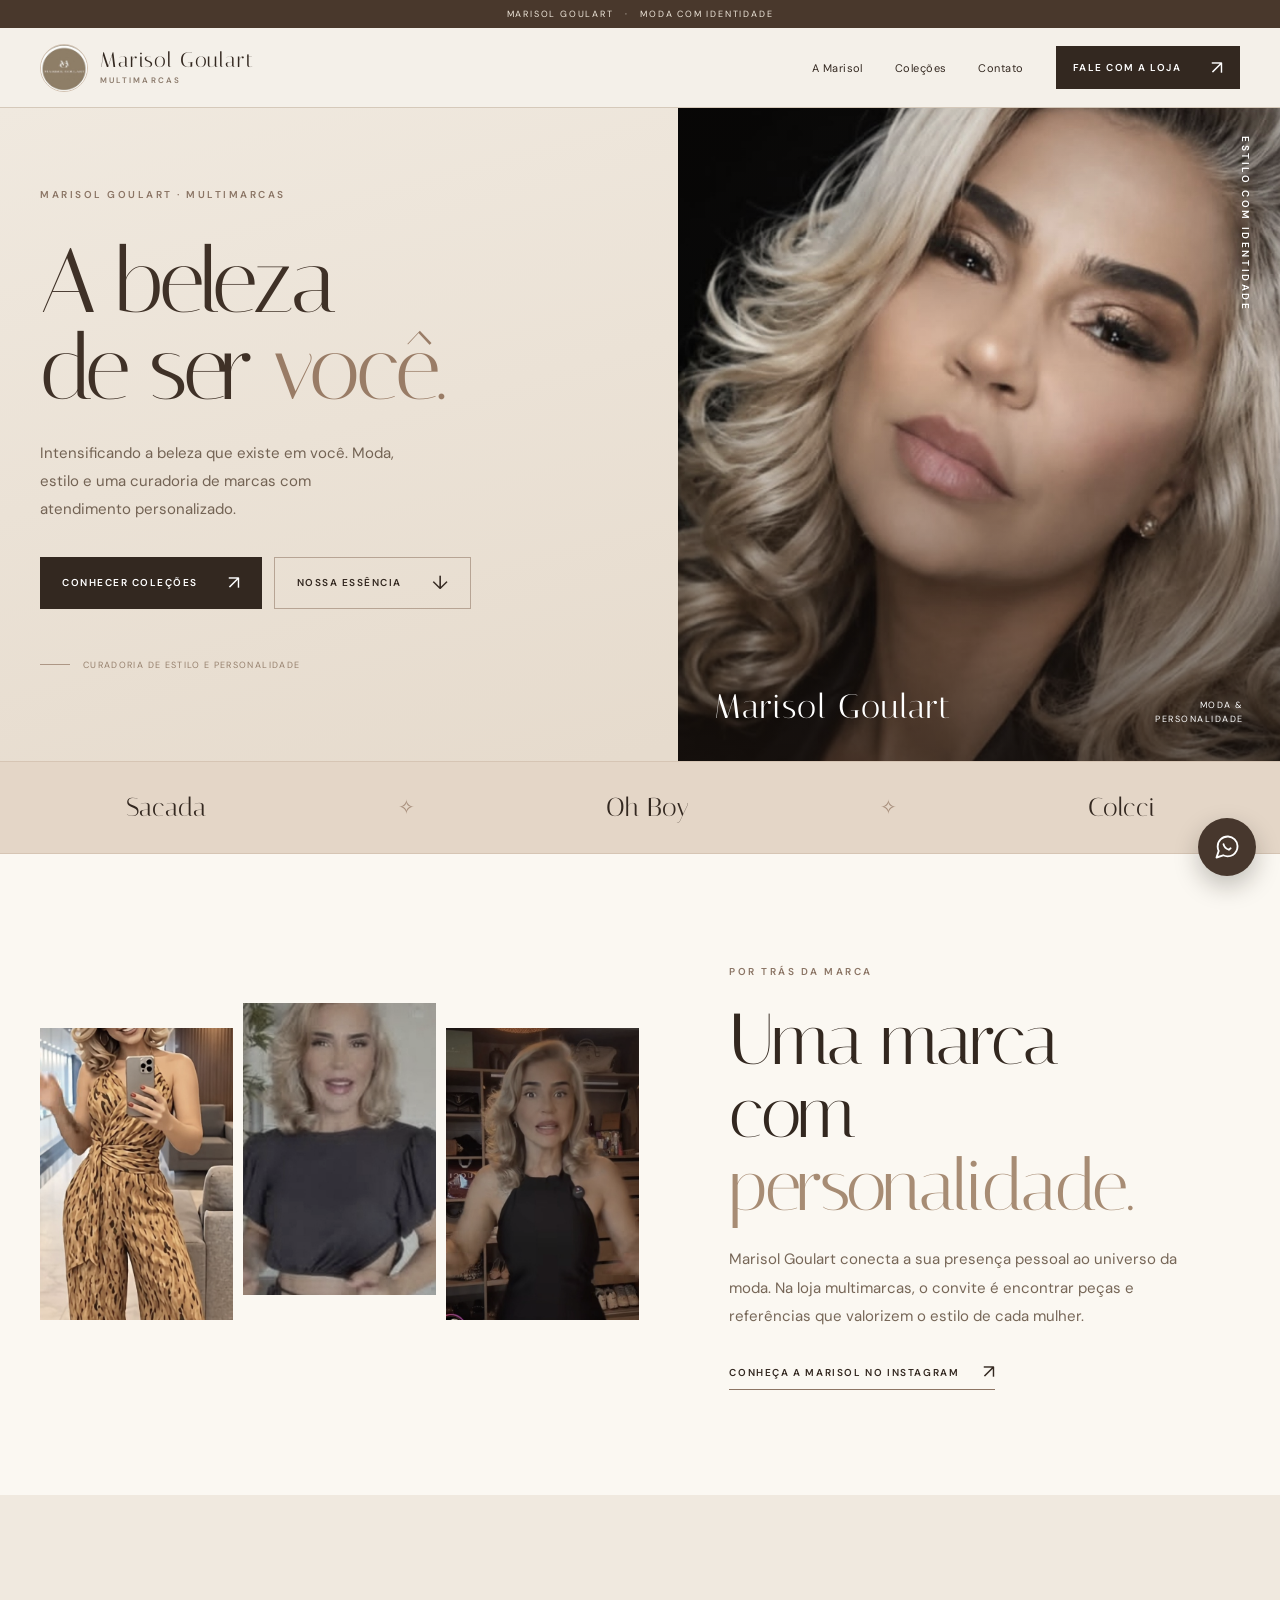
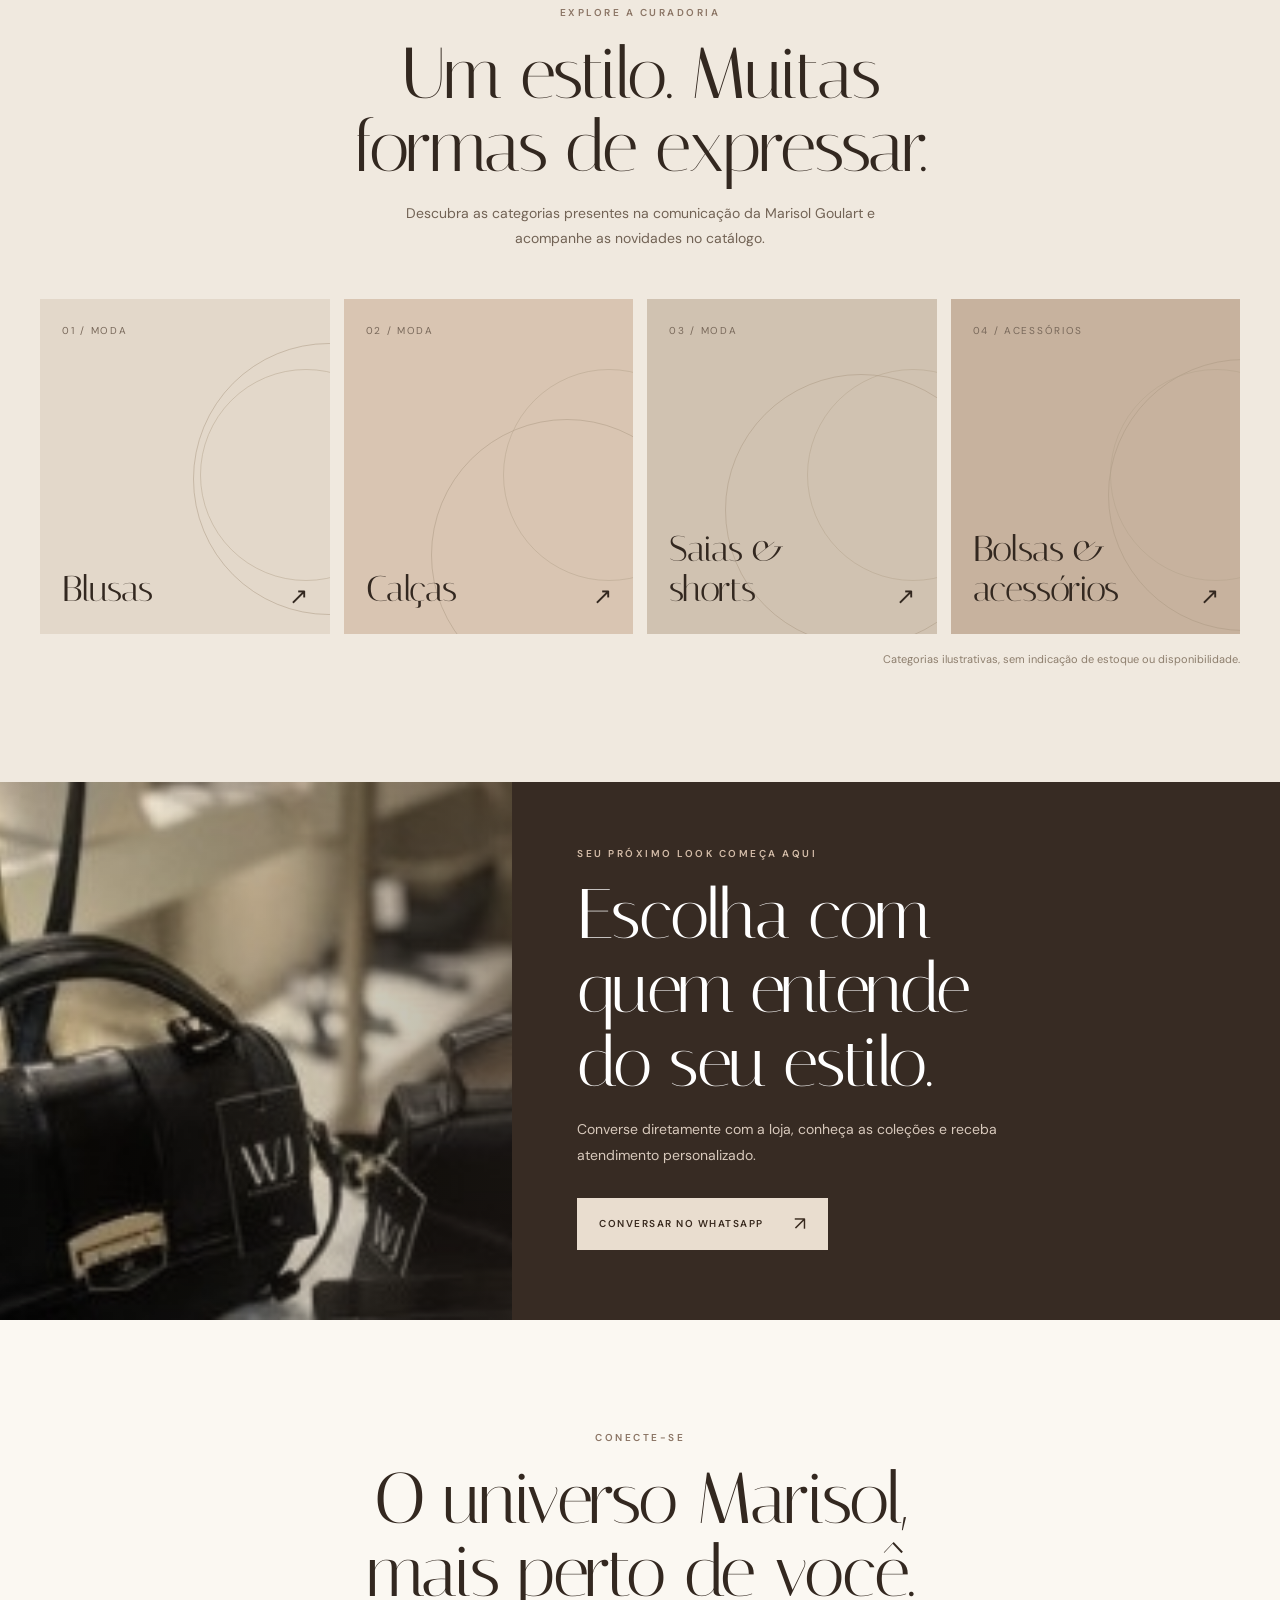
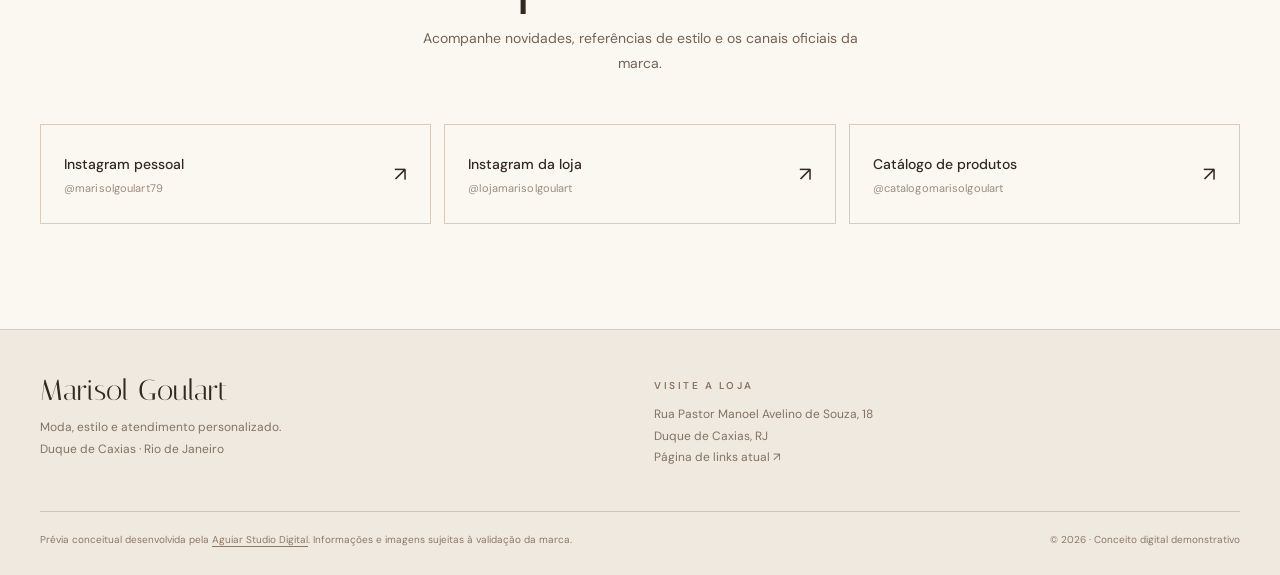
==== index.html @ 9afa11da "Add files via upload" ====
<!doctype html>
<html lang="pt-BR">
<head>
<meta charset="utf-8">
<meta name="viewport" content="width=device-width, initial-scale=1, viewport-fit=cover">
<meta name="theme-color" content="#eee8dd">
<meta name="color-scheme" content="light">
<meta name="description" content="Marisol Goulart Multimarcas — moda, estilo e atendimento personalizado. Prévia conceitual de experiência digital.">
<meta property="og:title" content="Marisol Goulart | Moda com identidade">
<meta property="og:description" content="Intensificando a beleza que existe em você.">
<title>Marisol Goulart — Moda com identidade</title>
<link rel="preconnect" href="https://fonts.googleapis.com">
<link rel="preconnect" href="https://fonts.gstatic.com" crossorigin>
<link href="https://fonts.googleapis.com/css2?family=DM+Sans:wght@400;500;600;700&family=Manrope:wght@400;500;600;700&family=Italiana&display=swap" rel="stylesheet">
<style>
:root{--bg:#f4f0e9;--paper:#eee8dd;--paper2:#e3d6c6;--ink:#332820;--medium:#594c41;--muted:#8a7969;--brown:#6e5140;--line:#d5c9ba;--white:#fffdf9;--ink2:#231d19;--serif:'Italiana','Times New Roman',serif;--sans:'DM Sans','Manrope',Arial,sans-serif}
*{box-sizing:border-box}html{scroll-behavior:smooth;scroll-padding-top:85px}body{margin:0;background:var(--bg);color:var(--ink);font-family:var(--sans);-webkit-font-smoothing:antialiased}a{color:inherit;text-decoration:none}img{display:block;max-width:100%}button{font:inherit}a:focus-visible,button:focus-visible{outline:2px solid #a47447;outline-offset:5px}.wrap{width:min(1200px,calc(100% - 48px));margin-inline:auto}.eyebrow{font:600 10px/1.4 var(--sans);text-transform:uppercase;letter-spacing:.25em;color:#8b7565}.eyebrow-light{color:#d4bda9}.sr{position:absolute;width:1px;height:1px;overflow:hidden;clip:rect(0,0,0,0);white-space:nowrap}.pill{display:inline-flex;align-items:center;justify-content:space-between;gap:30px;border-radius:0;padding:17px 22px;min-height:52px;background:var(--ink);color:#fff;letter-spacing:.15em;font:600 10px var(--sans);text-transform:uppercase;transition:transform .3s ease,background .3s ease}.pill:hover{transform:translateY(-3px);background:#735744}.pill.outline{background:transparent;color:var(--ink);border:1px solid #b7a494}.pill.outline:hover{background:#eadfd1}.arr{font-size:19px;line-height:0;letter-spacing:0;font-weight:400}
.topline{background:#49382c;color:#efe7db;text-align:center;padding:8px 16px;letter-spacing:.20em;font-size:9px;text-transform:uppercase}
.site-header{position:relative;background:var(--bg);z-index:20;border-bottom:1px solid var(--line)}.nav{height:79px;display:flex;align-items:center;justify-content:space-between;gap:24px}.brand{display:flex;align-items:center;gap:12px;min-width:0}.brand img{height:48px;width:48px;border-radius:50%;object-fit:cover;border:1px solid #d3c3b3}.brand-words{display:flex;flex-direction:column;gap:4px}.brand-words strong{font:400 21px/1 var(--serif);letter-spacing:.04em;white-space:nowrap}.brand-words small{font:600 8px/1.3 var(--sans);letter-spacing:.28em;white-space:nowrap;text-transform:uppercase;color:#8a796a}.nav-links{display:flex;align-items:center;gap:32px}.nav-links a:not(.pill){font-size:11px;letter-spacing:.04em;transition:color .2s}.nav-links a:hover{color:#9c7455}.nav-links .pill{padding:15px 17px;min-height:auto}.menu-toggle{display:none;border:0;background:none;color:var(--ink);width:42px;height:42px;align-items:center;justify-content:center;font-size:28px;cursor:pointer}
.hero{overflow:hidden;background:linear-gradient(165deg,#f0e9df,#e6dbcd 82%)}.hero-grid{display:grid;grid-template-columns:53% 47%;min-height:650px;max-width:1440px;margin:auto}.hero-copy{display:flex;flex-direction:column;justify-content:center;align-items:flex-start;padding:80px max(24px,calc((100vw - 1200px)/2)) 90px max(24px,calc((100vw - 1200px)/2));padding-right:45px;min-width:0}.hero-copy .eyebrow{margin-bottom:36px}.hero h1{font:400 clamp(65px,7.1vw,112px)/.96 var(--serif);font-weight:400;letter-spacing:-.045em;margin:0 0 28px;max-width:740px;color:#3f3127}.hero h1 em{font-family:var(--serif);font-style:normal;color:#997c66}.hero-copy p{font:400 15px/1.85 var(--sans);max-width:360px;color:#736354;margin:0 0 33px}.hero-actions{display:flex;align-items:center;flex-wrap:wrap;gap:12px}.hero-visual{position:relative;min-height:625px;isolation:isolate;overflow:hidden;background:#a99784}.hero-visual>img{width:100%;height:100%;object-fit:cover;object-position:center 21%;filter:sepia(.13) saturate(.84) contrast(.97);transform:scale(1.01);transition:transform 1.2s ease}.hero-visual:hover>img{transform:scale(1.055)}.hero-visual::after{content:'';position:absolute;inset:0;background:linear-gradient(180deg,rgba(26,19,14,.12) 10%,transparent 39%,rgba(29,20,15,.6) 100%);pointer-events:none}.photo-label{position:absolute;left:36px;right:36px;bottom:34px;z-index:2;display:flex;align-items:end;justify-content:space-between;color:#fff;gap:20px}.photo-label .signature{font:400 34px var(--serif);letter-spacing:.03em}.photo-label small{font-size:9px;text-transform:uppercase;letter-spacing:.17em;max-width:135px;line-height:1.6;text-align:right}.hero-side{position:absolute;z-index:2;top:28px;right:28px;color:white;writing-mode:vertical-rl;font:600 10px var(--sans);letter-spacing:.26em}.hero-rule{display:flex;align-items:center;gap:13px;margin-top:50px;color:#96806d;text-transform:uppercase;letter-spacing:.15em;font-size:9px}.hero-rule:before{content:'';display:block;width:30px;height:1px;background:#ad9785}
.ticker{background:#e4d6c7;border-block:1px solid #d6c5b4}.ticker-inner{display:flex;justify-content:space-around;align-items:center;gap:20px;min-height:91px;flex-wrap:wrap;padding:18px 0}.ticker-inner span{font:400 clamp(19px,2vw,27px) var(--serif);white-space:nowrap}.ticker-inner b{font-weight:400;font-size:20px;color:#a78e7b}
.section{padding:105px 0}.sect-top{text-align:center;max-width:650px;margin:0 auto 48px}.sect-top h2,.about-copy h2,.cta h2{font:400 clamp(49px,5.6vw,79px)/1.02 var(--serif);margin:16px 0 18px;letter-spacing:-.032em}.sect-top p{font-size:14px;line-height:1.8;color:#726355;margin:0 auto;max-width:475px}.about{background:#fbf8f2}.about-grid{display:grid;grid-template-columns:1.08fr .92fr;gap:90px;align-items:center}.about-gallery{display:grid;grid-template-columns:1fr 1fr 1fr;gap:10px;align-items:end}.about-gallery figure{margin:0;overflow:hidden;background:#cbbeb2}.about-gallery figure:nth-child(2){transform:translateY(-25px)}.about-gallery img{width:100%;aspect-ratio:.66;object-fit:cover;filter:saturate(.7) sepia(.09);transition:transform .5s}.about-gallery img:hover{transform:scale(1.05)}.about-copy{max-width:475px}.about-copy h2{margin:23px 0}.about-copy h2 i{font-style:normal;color:#a78c74}.about-copy p{font-size:15px;line-height:1.9;color:#766657;margin:0 0 29px}.text-link{display:inline-flex;gap:24px;align-items:center;border-bottom:1px solid #8d7564;padding-bottom:10px;text-transform:uppercase;font:600 10px var(--sans);letter-spacing:.16em}.text-link .arr{transition:transform .3s}.text-link:hover .arr{transform:translate(4px,-4px)}
.categories{background:#f0e9df}.cat-grid{display:grid;grid-template-columns:repeat(4,1fr);gap:14px}.category{min-height:335px;background:#e3d8ca;display:flex;flex-direction:column;justify-content:space-between;padding:25px 22px;position:relative;overflow:hidden;transition:transform .35s,box-shadow .35s;isolation:isolate}.category:hover{transform:translateY(-7px);box-shadow:0 14px 34px #624e3622}.category:nth-child(2){background:#d9c5b2}.category:nth-child(3){background:#d0c2b1}.category:nth-child(4){background:#c7b29e}.category:before{content:'';position:absolute;width:270px;height:270px;border:1px solid #aa97817d;border-radius:50%;right:-135px;top:44px;z-index:-1}.category:after{content:'';position:absolute;width:210px;height:210px;border:1px solid #b3a18b78;border-radius:50%;right:-82px;top:70px;z-index:-1}.category:nth-child(2):before{top:120px;right:-70px}.category:nth-child(3):before{right:-60px;top:75px}.category:nth-child(4):before{right:-140px;top:60px}.cat-num{font-size:10px;letter-spacing:.17em;color:#78685a}.cat-bottom{display:flex;align-items:end;justify-content:space-between;gap:6px}.cat-bottom span{font:400 clamp(27px,2.8vw,41px)/1.1 var(--serif);letter-spacing:-.03em}.category .arr{font-size:23px}
.collection-note{margin-top:18px;font-size:11px;color:#8d7e6d;text-align:right}
.atelier{display:grid;grid-template-columns:.4fr .6fr;background:#372b23;color:white}.atelier-photo{position:relative;min-height:365px;overflow:hidden}.atelier-photo img{width:100%;height:100%;object-fit:cover;filter:saturate(.69) sepia(.13);object-position:center}.atelier-photo:after{content:'';position:absolute;inset:0;background:linear-gradient(to right, transparent, #372b2359)}.atelier-copy{display:flex;flex-direction:column;justify-content:center;align-items:flex-start;padding:65px max(42px,calc((100vw - 1200px)/2)) 70px 65px}.atelier h2{font:400 clamp(45px,5.5vw,80px)/1.05 var(--serif);letter-spacing:-.03em;margin:17px 0}.atelier p{color:#d8c9bc;font:400 14px/1.85 var(--sans);max-width:425px;margin:0 0 29px}.pill.light{background:#e9ddcf;color:#38291e}.pill.light:hover{background:white}
.connect{background:#fbf8f2}.social-grid{display:grid;grid-template-columns:repeat(3,1fr);gap:13px}.social{padding:28px 23px;display:flex;align-items:center;justify-content:space-between;gap:12px;border:1px solid #d8cbbd;transition:background .25s,color .25s}.social:hover{background:#eaddcf}.social strong{font-weight:500;font-size:14px}.social small{display:block;font-size:11px;color:#9d8b7c;margin-top:7px;letter-spacing:.01em}.social .arr{font-size:20px}.footer{background:#f0e9df;border-top:1px solid var(--line);padding:43px 0 26px}.footer-inner{display:grid;grid-template-columns:1fr 1fr;gap:28px;align-items:start}.footer p{font-size:12px;line-height:1.8;color:#827263;margin:10px 0 0}.foot-head{font:400 29px var(--serif)}.footer-end{margin-top:42px;border-top:1px solid #d1c4b6;padding-top:20px;display:flex;gap:15px;justify-content:space-between;color:#8b7969;font-size:10px;line-height:1.65}.footer-end a{text-decoration:underline;text-underline-offset:3px}.sticky-wa{position:fixed;z-index:50;bottom:24px;right:24px;width:58px;height:58px;background:#47372d;color:#fff;border-radius:50%;display:grid;place-items:center;box-shadow:0 10px 25px #19120d40;transition:transform .25s}.sticky-wa:hover{transform:translateY(-5px)}.sticky-wa svg{height:28px;width:28px;fill:none;stroke:currentColor;stroke-width:1.6;stroke-linecap:round;stroke-linejoin:round}.reveal{opacity:0;transform:translateY(22px);transition:opacity .7s ease,transform .7s ease}.reveal.visible{opacity:1;transform:translateY(0)}
@media(max-width:980px){.hero-grid{grid-template-columns:52% 48%}.hero-copy{padding:75px 28px}.hero h1{font-size:clamp(57px,7vw,79px)}.about-grid{gap:35px}.cat-grid{grid-template-columns:repeat(2,1fr)}.category{min-height:290px}.social-grid{grid-template-columns:1fr 1fr}.atelier-copy{padding:40px}}
@media(max-width:720px){.wrap{width:calc(100% - 38px)}.topline{font-size:8px;letter-spacing:.13em}.nav{height:69px}.brand img{width:45px;height:45px}.brand-words strong{font-size:19px}.menu-toggle{display:flex}.nav-links{position:absolute;top:100%;right:0;left:0;display:none;flex-direction:column;align-items:stretch;background:#f4f0e9;padding:18px 25px 27px;border-bottom:1px solid #d7c9b9;box-shadow:0 16px 18px #33282017;gap:5px}.nav-links.active{display:flex}.nav-links a:not(.pill){padding:14px 10px;font-size:13px}.nav-links .pill{margin-top:10px}.hero-grid{display:flex;flex-direction:column;min-height:unset}.hero-visual{order:0;height:410px;min-height:0}.hero-visual>img{object-position:center 22%}.photo-label{left:23px;right:23px;bottom:24px}.photo-label .signature{font-size:30px}.hero-side{top:25px;right:18px}.hero-copy{order:1;padding:47px 23px 58px;align-items:stretch}.hero-copy .eyebrow{margin-bottom:21px}.hero h1{font-size:clamp(60px,14.7vw,85px);line-height:.95;margin-bottom:21px;max-width:530px}.hero-copy p{font-size:13px;line-height:1.8;margin-bottom:24px}.hero-actions{display:grid;grid-template-columns:1fr 1fr;gap:10px}.hero-actions .pill{padding:13px 14px;min-height:55px;font-size:9px;gap:9px}.hero-rule{margin-top:29px}.ticker-inner{min-height:72px;gap:12px}.ticker-inner span{font-size:22px}.ticker-inner b{font-size:12px}.section{padding:75px 0}.sect-top{margin-bottom:31px}.sect-top h2,.about-copy h2{font-size:clamp(49px,13vw,69px)}.sect-top p{font-size:13px}.about-grid{display:flex;flex-direction:column-reverse;gap:45px}.about-copy{align-self:stretch}.about-copy p{font-size:13px}.about-gallery{width:100%;gap:8px}.about-gallery figure:nth-child(2){transform:translateY(-16px)}.category{min-height:215px;padding:19px 15px}.cat-grid{gap:9px}.cat-bottom span{font-size:29px}.category:before{width:180px;height:180px;right:-110px}.category:after{width:135px;height:135px;right:-55px}.atelier{grid-template-columns:1fr}.atelier-photo{min-height:270px;max-height:300px}.atelier-photo img{object-position:center 20%}.atelier-copy{padding:53px 22px 63px}.atelier h2{font-size:60px}.social-grid{grid-template-columns:1fr}.social{padding:23px}.footer-inner{grid-template-columns:1fr;gap:21px}.footer-end{display:block;padding-right:68px}.footer-end span{display:block;margin-bottom:8px}.sticky-wa{right:17px;bottom:17px;width:53px;height:53px}.collection-note{text-align:left}}
@media(max-width:390px){.brand-words strong{font-size:17px}.brand img{height:41px;width:41px}.hero h1{font-size:59px}.photo-label .signature{font-size:26px}.hero-visual{height:380px}.ticker-inner span{font-size:19px}.cat-bottom span{font-size:26px}.atelier h2{font-size:53px}}
@media(prefers-reduced-motion:reduce){html{scroll-behavior:auto}*,*:before,*:after{animation-duration:.01ms!important;transition-duration:.01ms!important}.reveal{opacity:1;transform:none}}
</style>
</head>
<body>
<div class="topline">Marisol Goulart &nbsp; · &nbsp; Moda com identidade</div>
<header class="site-header" id="inicio">
  <div class="nav wrap"><a class="brand" href="#inicio" aria-label="Marisol Goulart — início"><img src="[data-uri]" alt="Logomarca MG Marisol Goulart"><span class="brand-words"><strong>Marisol Goulart</strong><small>Multimarcas</small></span></a>
  <button class="menu-toggle" aria-controls="menu" aria-expanded="false" aria-label="Abrir menu">☰</button>
  <nav id="menu" class="nav-links" aria-label="Navegação principal"><a href="#sobre">A Marisol</a><a href="#colecoes">Coleções</a><a href="#contato">Contato</a><a class="pill" href="https://wa.me/5521966475754?text=Ol%C3%A1%2C%20Marisol%21%20Conheci%20a%20marca%20pelo%20site%20e%20gostaria%20de%20saber%20mais%20sobre%20as%20cole%C3%A7%C3%B5es." target="_blank" rel="noopener noreferrer">Fale com a loja <span class="arr">↗</span></a></nav>
  </div>
</header>
<main>
<section class="hero" aria-labelledby="hero-title"><div class="hero-grid">
 <div class="hero-copy"><span class="eyebrow">Marisol Goulart · Multimarcas</span><h1 id="hero-title">A beleza<br>de ser <em>você.</em></h1><p>Intensificando a beleza que existe em você. Moda, estilo e uma curadoria de marcas com atendimento personalizado.</p><div class="hero-actions"><a class="pill" href="https://wa.me/5521966475754?text=Ol%C3%A1%2C%20Marisol%21%20Conheci%20a%20marca%20pelo%20site%20e%20gostaria%20de%20saber%20mais%20sobre%20as%20cole%C3%A7%C3%B5es." target="_blank" rel="noopener noreferrer">Conhecer coleções <span class="arr">↗</span></a><a class="pill outline" href="#sobre">Nossa essência <span class="arr">↓</span></a></div><span class="hero-rule">Curadoria de estilo e personalidade</span></div>
 <div class="hero-visual"><img src="[data-uri]" alt="Marisol Goulart em foto publicada em seu perfil" fetchpriority="high"><span class="hero-side">ESTILO COM IDENTIDADE</span><div class="photo-label"><span class="signature">Marisol Goulart</span><small>Moda &amp; personalidade</small></div></div>
</div></section>
<div class="ticker"><div class="wrap ticker-inner" aria-label="Marcas mencionadas na presença digital da loja"><span>Sacada</span><b>✧</b><span>Oh Boy</span><b>✧</b><span>Colcci</span></div></div>
<section class="section about" id="sobre"><div class="wrap about-grid">
 <div class="about-gallery reveal"><figure><img src="[data-uri]" alt="Marisol apresentando um look em seu Instagram" loading="lazy"></figure><figure><img src="[data-uri]" alt="Marisol em destaque no Instagram" loading="lazy"></figure><figure><img src="[data-uri]" alt="Marisol com roupa casual em seu perfil" loading="lazy"></figure></div>
 <div class="about-copy reveal"><span class="eyebrow">Por trás da marca</span><h2>Uma marca<br>com <i>personalidade.</i></h2><p>Marisol Goulart conecta a sua presença pessoal ao universo da moda. Na loja multimarcas, o convite é encontrar peças e referências que valorizem o estilo de cada mulher.</p><a class="text-link" href="https://www.instagram.com/marisolgoulart79/" target="_blank" rel="noopener noreferrer">Conheça a Marisol no Instagram <span class="arr">↗</span></a></div>
</div></section>
<section class="section categories" id="colecoes"><div class="wrap"><div class="sect-top reveal"><span class="eyebrow">Explore a curadoria</span><h2>Um estilo. Muitas formas de expressar.</h2><p>Descubra as categorias presentes na comunicação da Marisol Goulart e acompanhe as novidades no catálogo.</p></div>
<div class="cat-grid">
<a class="category reveal" target="_blank" rel="noopener noreferrer" href="https://www.instagram.com/lojamarisolgoulart/"><span class="cat-num">01 / MODA</span><span class="cat-bottom"><span>Blusas</span><span class="arr">↗</span></span></a>
<a class="category reveal" target="_blank" rel="noopener noreferrer" href="https://www.instagram.com/lojamarisolgoulart/"><span class="cat-num">02 / MODA</span><span class="cat-bottom"><span>Calças</span><span class="arr">↗</span></span></a>
<a class="category reveal" target="_blank" rel="noopener noreferrer" href="https://www.instagram.com/lojamarisolgoulart/"><span class="cat-num">03 / MODA</span><span class="cat-bottom"><span>Saias &amp;<br>shorts</span><span class="arr">↗</span></span></a>
<a class="category reveal" target="_blank" rel="noopener noreferrer" href="https://www.instagram.com/catalogomarisolgoulart/"><span class="cat-num">04 / ACESSÓRIOS</span><span class="cat-bottom"><span>Bolsas &amp;<br>acessórios</span><span class="arr">↗</span></span></a>
</div><p class="collection-note">Categorias ilustrativas, sem indicação de estoque ou disponibilidade.</p></div></section>
<section class="atelier" aria-labelledby="at-title"><div class="atelier-photo"><img src="[data-uri]" alt="Bolsas apresentadas no catálogo da Marisol Goulart" loading="lazy"></div><div class="atelier-copy reveal"><span class="eyebrow eyebrow-light">Seu próximo look começa aqui</span><h2 id="at-title">Escolha com<br>quem entende<br>do seu estilo.</h2><p>Converse diretamente com a loja, conheça as coleções e receba atendimento personalizado.</p><a class="pill light" href="https://wa.me/5521966475754?text=Ol%C3%A1%2C%20Marisol%21%20Conheci%20a%20marca%20pelo%20site%20e%20gostaria%20de%20saber%20mais%20sobre%20as%20cole%C3%A7%C3%B5es." target="_blank" rel="noopener noreferrer">Conversar no WhatsApp <span class="arr">↗</span></a></div></section>
<section class="section connect" id="contato"><div class="wrap"><div class="sect-top reveal"><span class="eyebrow">Conecte-se</span><h2>O universo Marisol,<br>mais perto de você.</h2><p>Acompanhe novidades, referências de estilo e os canais oficiais da marca.</p></div><div class="social-grid">
 <a class="social reveal" href="https://www.instagram.com/marisolgoulart79/" target="_blank" rel="noopener noreferrer"><span><strong>Instagram pessoal</strong><small>@marisolgoulart79</small></span><span class="arr">↗</span></a>
 <a class="social reveal" href="https://www.instagram.com/lojamarisolgoulart/" target="_blank" rel="noopener noreferrer"><span><strong>Instagram da loja</strong><small>@lojamarisolgoulart</small></span><span class="arr">↗</span></a>
 <a class="social reveal" href="https://www.instagram.com/catalogomarisolgoulart/" target="_blank" rel="noopener noreferrer"><span><strong>Catálogo de produtos</strong><small>@catalogomarisolgoulart</small></span><span class="arr">↗</span></a>
 </div></div></section>
</main>
<footer class="footer"><div class="wrap"><div class="footer-inner"><div><div class="foot-head">Marisol Goulart</div><p>Moda, estilo e atendimento personalizado.<br>Duque de Caxias · Rio de Janeiro</p></div><div><span class="eyebrow">Visite a loja</span><p>Rua Pastor Manoel Avelino de Souza, 18<br>Duque de Caxias, RJ<br><a href="https://bio.site/MarisolGoulart" target="_blank" rel="noopener noreferrer">Página de links atual ↗</a></p></div></div><div class="footer-end"><span>Prévia conceitual desenvolvida pela <a href="https://www.aguiarstudiodigital.com/" target="_blank" rel="noopener noreferrer">Aguiar Studio Digital</a>. Informações e imagens sujeitas à validação da marca.</span><span>© 2026 · Conceito digital demonstrativo</span></div></div></footer>
<a class="sticky-wa" href="https://wa.me/5521966475754?text=Ol%C3%A1%2C%20Marisol%21%20Conheci%20a%20marca%20pelo%20site%20e%20gostaria%20de%20saber%20mais%20sobre%20as%20cole%C3%A7%C3%B5es." target="_blank" rel="noopener noreferrer" aria-label="Conversar pelo WhatsApp"><svg viewBox="0 0 24 24" role="img" aria-hidden="true"><path d="M21 11.5a8.4 8.4 0 0 1-.9 3.8 8.5 8.5 0 0 1-7.6 4.7 8.4 8.4 0 0 1-3.8-.9L3 21l1.9-5.7a8.4 8.4 0 0 1-.9-3.8A8.5 8.5 0 0 1 12.5 3h.5A8.5 8.5 0 0 1 21 11v.5z"/><path d="M9 9.5c.5 2.3 2.3 4.1 4.6 4.8m0 0 1.5-1.2"/></svg></a>
<script>
(()=>{const t=document.querySelector('.menu-toggle'),m=document.getElementById('menu');t.addEventListener('click',()=>{const open=t.getAttribute('aria-expanded')==='true';t.setAttribute('aria-expanded',String(!open));t.setAttribute('aria-label',open?'Abrir menu':'Fechar menu');t.textContent=open?'☰':'×';m.classList.toggle('active',!open)});m.querySelectorAll('a').forEach(a=>a.addEventListener('click',()=>{t.setAttribute('aria-expanded','false');t.setAttribute('aria-label','Abrir menu');t.textContent='☰';m.classList.remove('active')}));document.addEventListener('keydown',e=>{if(e.key==='Escape'){t.setAttribute('aria-expanded','false');t.textContent='☰';m.classList.remove('active')}});if('IntersectionObserver' in window){const o=new IntersectionObserver(es=>es.forEach(e=>{if(e.isIntersecting){e.target.classList.add('visible');o.unobserve(e.target)}}),{threshold:.1,rootMargin:'0px 0px 40px 0px'});document.querySelectorAll('.reveal').forEach(e=>o.observe(e))}else document.querySelectorAll('.reveal').forEach(e=>e.classList.add('visible'))})();
</script>
</body></html>
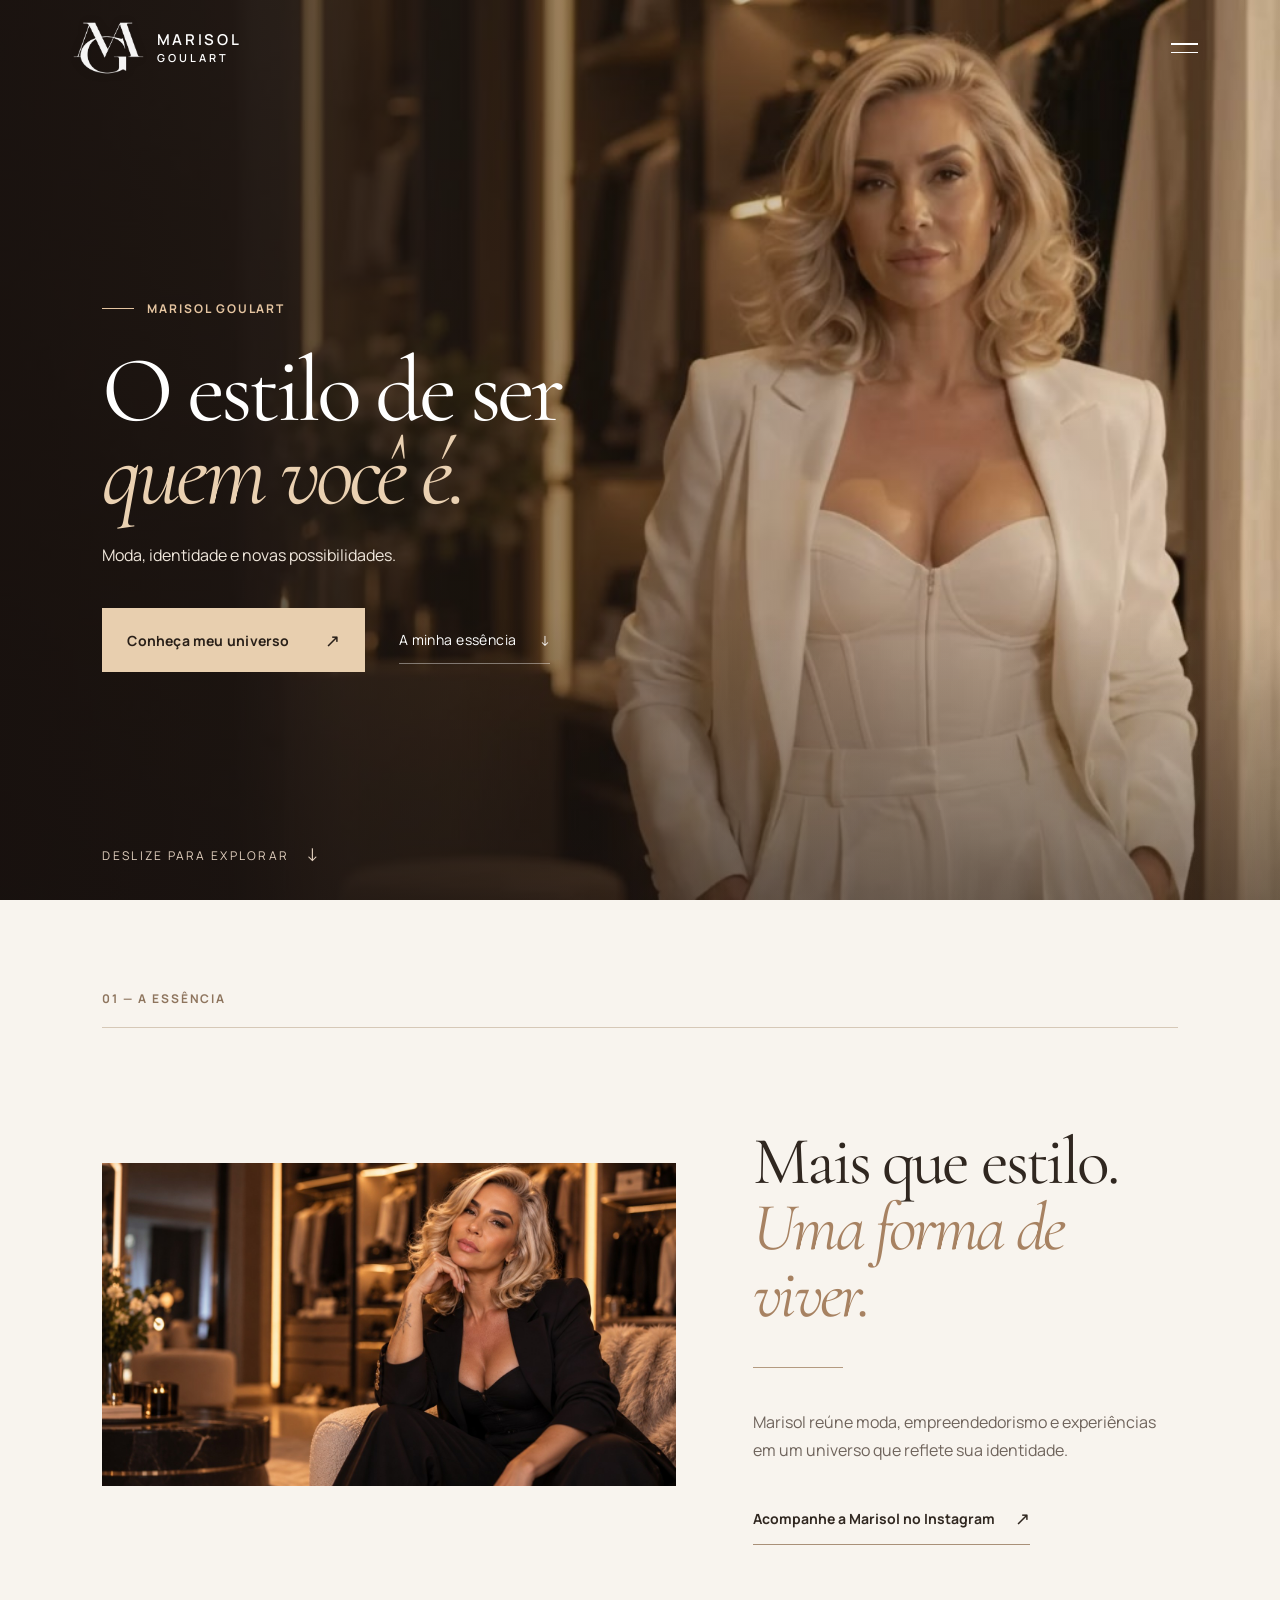
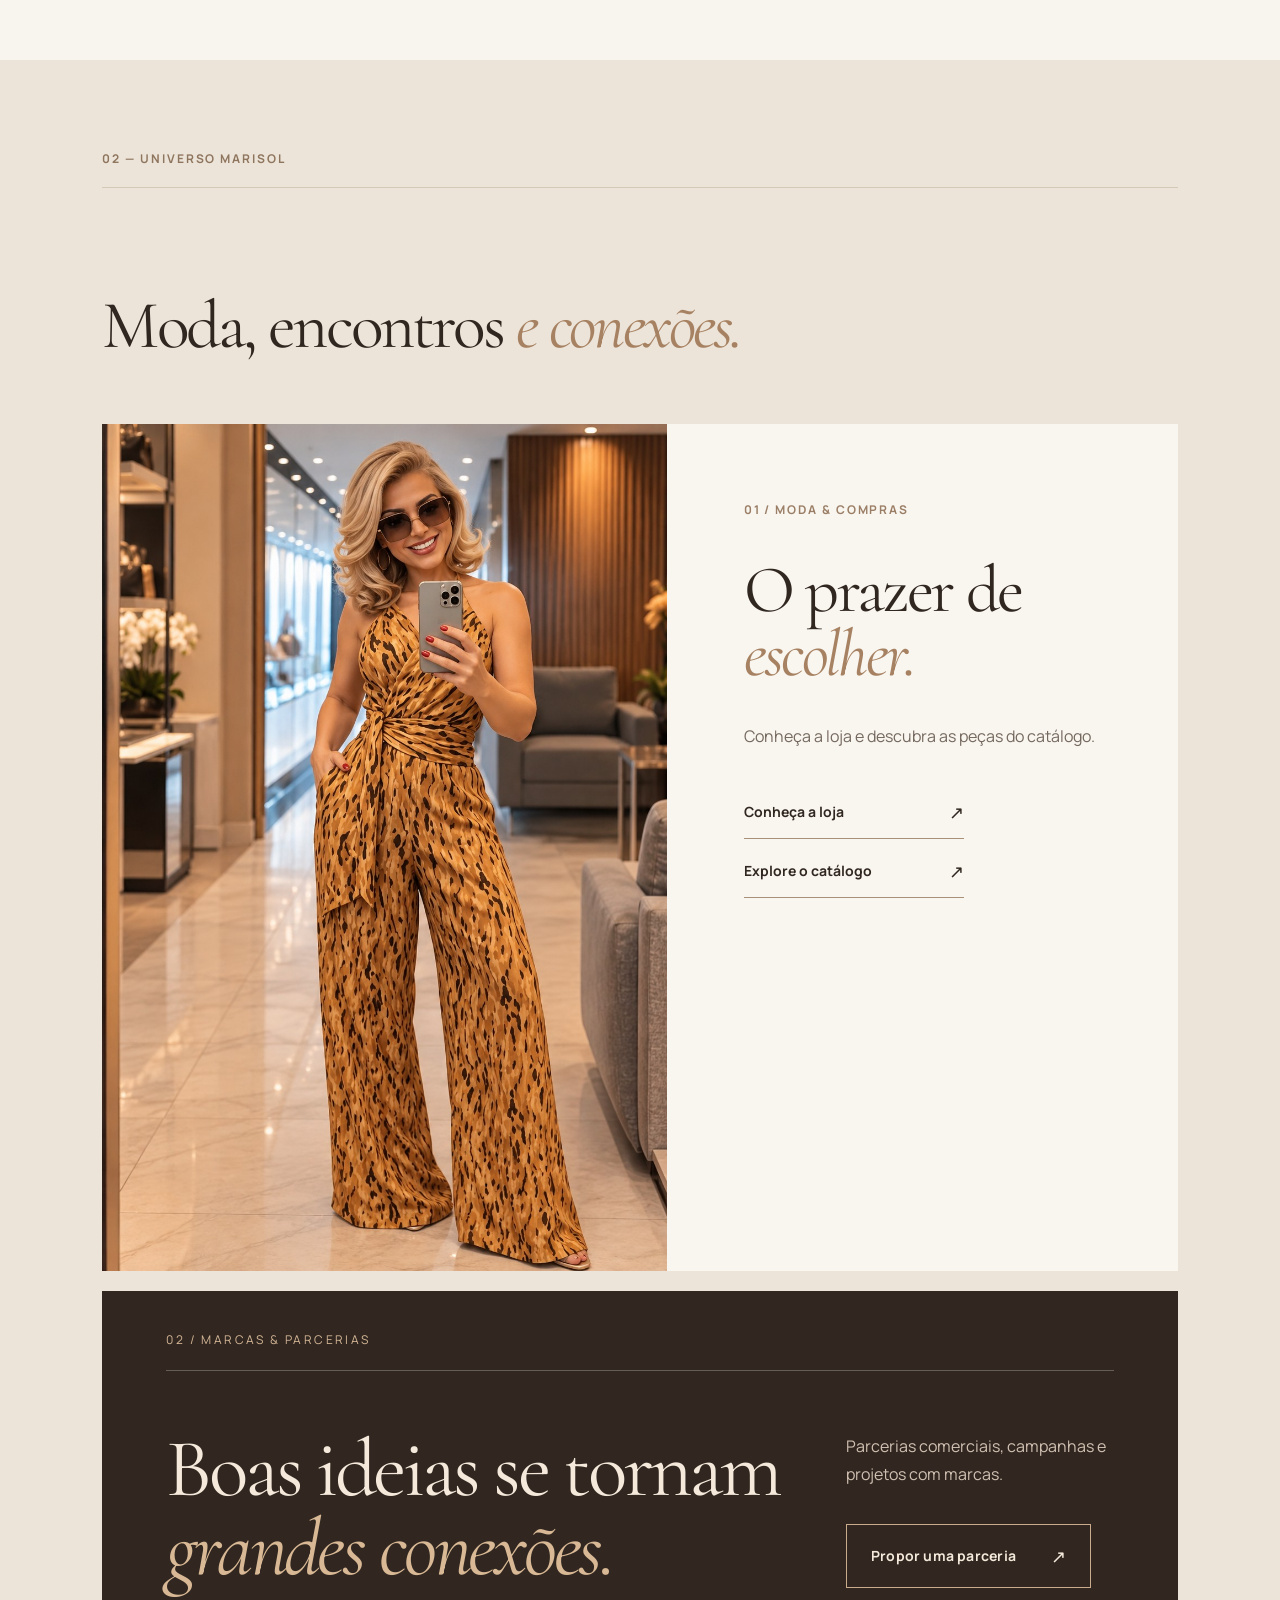
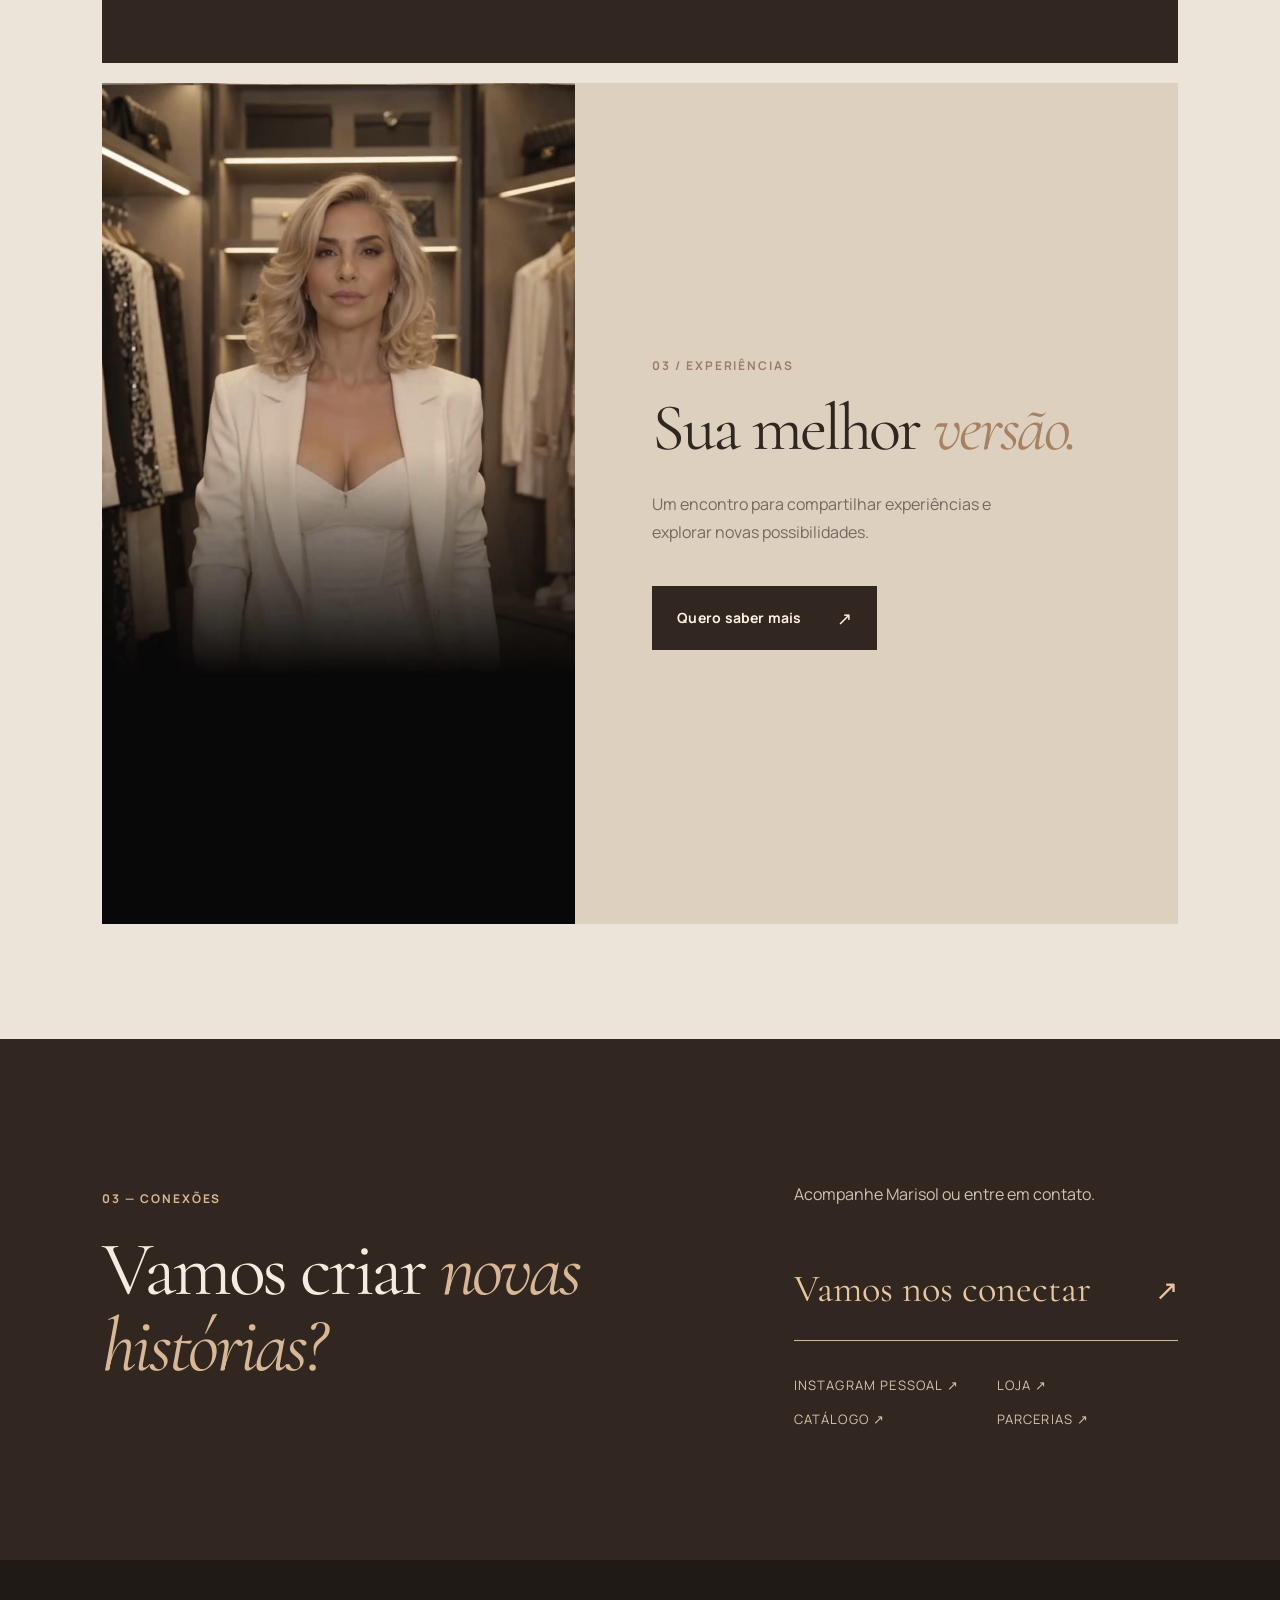
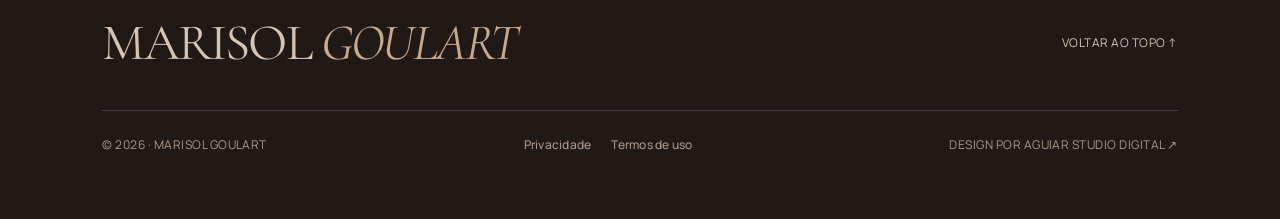
==== commit c8ffc3dd: "Publicação Marisol Goulart V3.5." ====
--- a/index.html
+++ b/index.html
@@ -2,69 +2,97 @@
 <html lang="pt-BR">
 <head>
 <meta charset="utf-8">
-<meta name="viewport" content="width=device-width, initial-scale=1, viewport-fit=cover">
-<meta name="theme-color" content="#eee8dd">
-<meta name="color-scheme" content="light">
-<meta name="description" content="Marisol Goulart Multimarcas — moda, estilo e atendimento personalizado. Prévia conceitual de experiência digital.">
-<meta property="og:title" content="Marisol Goulart | Moda com identidade">
-<meta property="og:description" content="Intensificando a beleza que existe em você.">
-<title>Marisol Goulart — Moda com identidade</title>
+<meta name="viewport" content="width=device-width,initial-scale=1,viewport-fit=cover">
+<meta name="theme-color" content="#261f1b">
+<meta name="description" content="O universo digital de Marisol Goulart: estilo, identidade, projetos e conexões.">
+<title>Marisol Goulart | Moda, identidade e conexões</title>
+<!-- V3.5 | PRÉVIA: impedir indexação até o domínio definitivo -->
+<meta name="robots" content="noindex,follow,max-image-preview:large">
+<meta name="googlebot" content="noindex,follow">
+<meta property="og:type" content="website">
+<meta property="og:locale" content="pt_BR">
+<meta property="og:site_name" content="Marisol Goulart">
+<meta property="og:title" content="Marisol Goulart | O estilo de ser quem você é">
+<meta property="og:description" content="Moda, identidade e novas possibilidades. Conheça o universo de Marisol Goulart.">
+<meta property="og:url" content="https://aguiarstudiodigital.github.io/preview-marisol-goulart/">
+<meta property="og:image" content="https://aguiarstudiodigital.github.io/preview-marisol-goulart/assets/marisol-retrato-preto.jpg">
+<meta property="og:image:alt" content="Marisol Goulart em retrato editorial">
+<meta name="twitter:card" content="summary_large_image">
+<meta name="twitter:title" content="Marisol Goulart | O estilo de ser quem você é">
+<meta name="twitter:description" content="Moda, identidade e novas possibilidades.">
+<meta name="twitter:image" content="https://aguiarstudiodigital.github.io/preview-marisol-goulart/assets/marisol-retrato-preto.jpg">
+<link rel="icon" type="image/png" href="assets/favicon-marisol.png">
+<script type="application/ld+json">{
+  "@context": "https://schema.org",
+  "@graph": [
+    {
+      "@type": "Person",
+      "@id": "https://aguiarstudiodigital.github.io/preview-marisol-goulart/#marisol",
+      "name": "Marisol Goulart",
+      "url": "https://aguiarstudiodigital.github.io/preview-marisol-goulart/",
+      "sameAs": [
+        "https://www.instagram.com/marisolgoulart79/"
+      ],
+      "description": "Marisol Goulart reúne moda, empreendedorismo e experiências em sua marca pessoal."
+    },
+    {
+      "@type": "WebSite",
+      "@id": "https://aguiarstudiodigital.github.io/preview-marisol-goulart/#website",
+      "name": "Marisol Goulart",
+      "url": "https://aguiarstudiodigital.github.io/preview-marisol-goulart/",
+      "inLanguage": "pt-BR",
+      "about": {
+        "@id": "https://aguiarstudiodigital.github.io/preview-marisol-goulart/#marisol"
+      }
+    }
+  ]
+}</script>
 <link rel="preconnect" href="https://fonts.googleapis.com">
 <link rel="preconnect" href="https://fonts.gstatic.com" crossorigin>
-<link href="https://fonts.googleapis.com/css2?family=DM+Sans:wght@400;500;600;700&family=Manrope:wght@400;500;600;700&family=Italiana&display=swap" rel="stylesheet">
-<style>
-:root{--bg:#f4f0e9;--paper:#eee8dd;--paper2:#e3d6c6;--ink:#332820;--medium:#594c41;--muted:#8a7969;--brown:#6e5140;--line:#d5c9ba;--white:#fffdf9;--ink2:#231d19;--serif:'Italiana','Times New Roman',serif;--sans:'DM Sans','Manrope',Arial,sans-serif}
-*{box-sizing:border-box}html{scroll-behavior:smooth;scroll-padding-top:85px}body{margin:0;background:var(--bg);color:var(--ink);font-family:var(--sans);-webkit-font-smoothing:antialiased}a{color:inherit;text-decoration:none}img{display:block;max-width:100%}button{font:inherit}a:focus-visible,button:focus-visible{outline:2px solid #a47447;outline-offset:5px}.wrap{width:min(1200px,calc(100% - 48px));margin-inline:auto}.eyebrow{font:600 10px/1.4 var(--sans);text-transform:uppercase;letter-spacing:.25em;color:#8b7565}.eyebrow-light{color:#d4bda9}.sr{position:absolute;width:1px;height:1px;overflow:hidden;clip:rect(0,0,0,0);white-space:nowrap}.pill{display:inline-flex;align-items:center;justify-content:space-between;gap:30px;border-radius:0;padding:17px 22px;min-height:52px;background:var(--ink);color:#fff;letter-spacing:.15em;font:600 10px var(--sans);text-transform:uppercase;transition:transform .3s ease,background .3s ease}.pill:hover{transform:translateY(-3px);background:#735744}.pill.outline{background:transparent;color:var(--ink);border:1px solid #b7a494}.pill.outline:hover{background:#eadfd1}.arr{font-size:19px;line-height:0;letter-spacing:0;font-weight:400}
-.topline{background:#49382c;color:#efe7db;text-align:center;padding:8px 16px;letter-spacing:.20em;font-size:9px;text-transform:uppercase}
-.site-header{position:relative;background:var(--bg);z-index:20;border-bottom:1px solid var(--line)}.nav{height:79px;display:flex;align-items:center;justify-content:space-between;gap:24px}.brand{display:flex;align-items:center;gap:12px;min-width:0}.brand img{height:48px;width:48px;border-radius:50%;object-fit:cover;border:1px solid #d3c3b3}.brand-words{display:flex;flex-direction:column;gap:4px}.brand-words strong{font:400 21px/1 var(--serif);letter-spacing:.04em;white-space:nowrap}.brand-words small{font:600 8px/1.3 var(--sans);letter-spacing:.28em;white-space:nowrap;text-transform:uppercase;color:#8a796a}.nav-links{display:flex;align-items:center;gap:32px}.nav-links a:not(.pill){font-size:11px;letter-spacing:.04em;transition:color .2s}.nav-links a:hover{color:#9c7455}.nav-links .pill{padding:15px 17px;min-height:auto}.menu-toggle{display:none;border:0;background:none;color:var(--ink);width:42px;height:42px;align-items:center;justify-content:center;font-size:28px;cursor:pointer}
-.hero{overflow:hidden;background:linear-gradient(165deg,#f0e9df,#e6dbcd 82%)}.hero-grid{display:grid;grid-template-columns:53% 47%;min-height:650px;max-width:1440px;margin:auto}.hero-copy{display:flex;flex-direction:column;justify-content:center;align-items:flex-start;padding:80px max(24px,calc((100vw - 1200px)/2)) 90px max(24px,calc((100vw - 1200px)/2));padding-right:45px;min-width:0}.hero-copy .eyebrow{margin-bottom:36px}.hero h1{font:400 clamp(65px,7.1vw,112px)/.96 var(--serif);font-weight:400;letter-spacing:-.045em;margin:0 0 28px;max-width:740px;color:#3f3127}.hero h1 em{font-family:var(--serif);font-style:normal;color:#997c66}.hero-copy p{font:400 15px/1.85 var(--sans);max-width:360px;color:#736354;margin:0 0 33px}.hero-actions{display:flex;align-items:center;flex-wrap:wrap;gap:12px}.hero-visual{position:relative;min-height:625px;isolation:isolate;overflow:hidden;background:#a99784}.hero-visual>img{width:100%;height:100%;object-fit:cover;object-position:center 21%;filter:sepia(.13) saturate(.84) contrast(.97);transform:scale(1.01);transition:transform 1.2s ease}.hero-visual:hover>img{transform:scale(1.055)}.hero-visual::after{content:'';position:absolute;inset:0;background:linear-gradient(180deg,rgba(26,19,14,.12) 10%,transparent 39%,rgba(29,20,15,.6) 100%);pointer-events:none}.photo-label{position:absolute;left:36px;right:36px;bottom:34px;z-index:2;display:flex;align-items:end;justify-content:space-between;color:#fff;gap:20px}.photo-label .signature{font:400 34px var(--serif);letter-spacing:.03em}.photo-label small{font-size:9px;text-transform:uppercase;letter-spacing:.17em;max-width:135px;line-height:1.6;text-align:right}.hero-side{position:absolute;z-index:2;top:28px;right:28px;color:white;writing-mode:vertical-rl;font:600 10px var(--sans);letter-spacing:.26em}.hero-rule{display:flex;align-items:center;gap:13px;margin-top:50px;color:#96806d;text-transform:uppercase;letter-spacing:.15em;font-size:9px}.hero-rule:before{content:'';display:block;width:30px;height:1px;background:#ad9785}
-.ticker{background:#e4d6c7;border-block:1px solid #d6c5b4}.ticker-inner{display:flex;justify-content:space-around;align-items:center;gap:20px;min-height:91px;flex-wrap:wrap;padding:18px 0}.ticker-inner span{font:400 clamp(19px,2vw,27px) var(--serif);white-space:nowrap}.ticker-inner b{font-weight:400;font-size:20px;color:#a78e7b}
-.section{padding:105px 0}.sect-top{text-align:center;max-width:650px;margin:0 auto 48px}.sect-top h2,.about-copy h2,.cta h2{font:400 clamp(49px,5.6vw,79px)/1.02 var(--serif);margin:16px 0 18px;letter-spacing:-.032em}.sect-top p{font-size:14px;line-height:1.8;color:#726355;margin:0 auto;max-width:475px}.about{background:#fbf8f2}.about-grid{display:grid;grid-template-columns:1.08fr .92fr;gap:90px;align-items:center}.about-gallery{display:grid;grid-template-columns:1fr 1fr 1fr;gap:10px;align-items:end}.about-gallery figure{margin:0;overflow:hidden;background:#cbbeb2}.about-gallery figure:nth-child(2){transform:translateY(-25px)}.about-gallery img{width:100%;aspect-ratio:.66;object-fit:cover;filter:saturate(.7) sepia(.09);transition:transform .5s}.about-gallery img:hover{transform:scale(1.05)}.about-copy{max-width:475px}.about-copy h2{margin:23px 0}.about-copy h2 i{font-style:normal;color:#a78c74}.about-copy p{font-size:15px;line-height:1.9;color:#766657;margin:0 0 29px}.text-link{display:inline-flex;gap:24px;align-items:center;border-bottom:1px solid #8d7564;padding-bottom:10px;text-transform:uppercase;font:600 10px var(--sans);letter-spacing:.16em}.text-link .arr{transition:transform .3s}.text-link:hover .arr{transform:translate(4px,-4px)}
-.categories{background:#f0e9df}.cat-grid{display:grid;grid-template-columns:repeat(4,1fr);gap:14px}.category{min-height:335px;background:#e3d8ca;display:flex;flex-direction:column;justify-content:space-between;padding:25px 22px;position:relative;overflow:hidden;transition:transform .35s,box-shadow .35s;isolation:isolate}.category:hover{transform:translateY(-7px);box-shadow:0 14px 34px #624e3622}.category:nth-child(2){background:#d9c5b2}.category:nth-child(3){background:#d0c2b1}.category:nth-child(4){background:#c7b29e}.category:before{content:'';position:absolute;width:270px;height:270px;border:1px solid #aa97817d;border-radius:50%;right:-135px;top:44px;z-index:-1}.category:after{content:'';position:absolute;width:210px;height:210px;border:1px solid #b3a18b78;border-radius:50%;right:-82px;top:70px;z-index:-1}.category:nth-child(2):before{top:120px;right:-70px}.category:nth-child(3):before{right:-60px;top:75px}.category:nth-child(4):before{right:-140px;top:60px}.cat-num{font-size:10px;letter-spacing:.17em;color:#78685a}.cat-bottom{display:flex;align-items:end;justify-content:space-between;gap:6px}.cat-bottom span{font:400 clamp(27px,2.8vw,41px)/1.1 var(--serif);letter-spacing:-.03em}.category .arr{font-size:23px}
-.collection-note{margin-top:18px;font-size:11px;color:#8d7e6d;text-align:right}
-.atelier{display:grid;grid-template-columns:.4fr .6fr;background:#372b23;color:white}.atelier-photo{position:relative;min-height:365px;overflow:hidden}.atelier-photo img{width:100%;height:100%;object-fit:cover;filter:saturate(.69) sepia(.13);object-position:center}.atelier-photo:after{content:'';position:absolute;inset:0;background:linear-gradient(to right, transparent, #372b2359)}.atelier-copy{display:flex;flex-direction:column;justify-content:center;align-items:flex-start;padding:65px max(42px,calc((100vw - 1200px)/2)) 70px 65px}.atelier h2{font:400 clamp(45px,5.5vw,80px)/1.05 var(--serif);letter-spacing:-.03em;margin:17px 0}.atelier p{color:#d8c9bc;font:400 14px/1.85 var(--sans);max-width:425px;margin:0 0 29px}.pill.light{background:#e9ddcf;color:#38291e}.pill.light:hover{background:white}
-.connect{background:#fbf8f2}.social-grid{display:grid;grid-template-columns:repeat(3,1fr);gap:13px}.social{padding:28px 23px;display:flex;align-items:center;justify-content:space-between;gap:12px;border:1px solid #d8cbbd;transition:background .25s,color .25s}.social:hover{background:#eaddcf}.social strong{font-weight:500;font-size:14px}.social small{display:block;font-size:11px;color:#9d8b7c;margin-top:7px;letter-spacing:.01em}.social .arr{font-size:20px}.footer{background:#f0e9df;border-top:1px solid var(--line);padding:43px 0 26px}.footer-inner{display:grid;grid-template-columns:1fr 1fr;gap:28px;align-items:start}.footer p{font-size:12px;line-height:1.8;color:#827263;margin:10px 0 0}.foot-head{font:400 29px var(--serif)}.footer-end{margin-top:42px;border-top:1px solid #d1c4b6;padding-top:20px;display:flex;gap:15px;justify-content:space-between;color:#8b7969;font-size:10px;line-height:1.65}.footer-end a{text-decoration:underline;text-underline-offset:3px}.sticky-wa{position:fixed;z-index:50;bottom:24px;right:24px;width:58px;height:58px;background:#47372d;color:#fff;border-radius:50%;display:grid;place-items:center;box-shadow:0 10px 25px #19120d40;transition:transform .25s}.sticky-wa:hover{transform:translateY(-5px)}.sticky-wa svg{height:28px;width:28px;fill:none;stroke:currentColor;stroke-width:1.6;stroke-linecap:round;stroke-linejoin:round}.reveal{opacity:0;transform:translateY(22px);transition:opacity .7s ease,transform .7s ease}.reveal.visible{opacity:1;transform:translateY(0)}
-@media(max-width:980px){.hero-grid{grid-template-columns:52% 48%}.hero-copy{padding:75px 28px}.hero h1{font-size:clamp(57px,7vw,79px)}.about-grid{gap:35px}.cat-grid{grid-template-columns:repeat(2,1fr)}.category{min-height:290px}.social-grid{grid-template-columns:1fr 1fr}.atelier-copy{padding:40px}}
-@media(max-width:720px){.wrap{width:calc(100% - 38px)}.topline{font-size:8px;letter-spacing:.13em}.nav{height:69px}.brand img{width:45px;height:45px}.brand-words strong{font-size:19px}.menu-toggle{display:flex}.nav-links{position:absolute;top:100%;right:0;left:0;display:none;flex-direction:column;align-items:stretch;background:#f4f0e9;padding:18px 25px 27px;border-bottom:1px solid #d7c9b9;box-shadow:0 16px 18px #33282017;gap:5px}.nav-links.active{display:flex}.nav-links a:not(.pill){padding:14px 10px;font-size:13px}.nav-links .pill{margin-top:10px}.hero-grid{display:flex;flex-direction:column;min-height:unset}.hero-visual{order:0;height:410px;min-height:0}.hero-visual>img{object-position:center 22%}.photo-label{left:23px;right:23px;bottom:24px}.photo-label .signature{font-size:30px}.hero-side{top:25px;right:18px}.hero-copy{order:1;padding:47px 23px 58px;align-items:stretch}.hero-copy .eyebrow{margin-bottom:21px}.hero h1{font-size:clamp(60px,14.7vw,85px);line-height:.95;margin-bottom:21px;max-width:530px}.hero-copy p{font-size:13px;line-height:1.8;margin-bottom:24px}.hero-actions{display:grid;grid-template-columns:1fr 1fr;gap:10px}.hero-actions .pill{padding:13px 14px;min-height:55px;font-size:9px;gap:9px}.hero-rule{margin-top:29px}.ticker-inner{min-height:72px;gap:12px}.ticker-inner span{font-size:22px}.ticker-inner b{font-size:12px}.section{padding:75px 0}.sect-top{margin-bottom:31px}.sect-top h2,.about-copy h2{font-size:clamp(49px,13vw,69px)}.sect-top p{font-size:13px}.about-grid{display:flex;flex-direction:column-reverse;gap:45px}.about-copy{align-self:stretch}.about-copy p{font-size:13px}.about-gallery{width:100%;gap:8px}.about-gallery figure:nth-child(2){transform:translateY(-16px)}.category{min-height:215px;padding:19px 15px}.cat-grid{gap:9px}.cat-bottom span{font-size:29px}.category:before{width:180px;height:180px;right:-110px}.category:after{width:135px;height:135px;right:-55px}.atelier{grid-template-columns:1fr}.atelier-photo{min-height:270px;max-height:300px}.atelier-photo img{object-position:center 20%}.atelier-copy{padding:53px 22px 63px}.atelier h2{font-size:60px}.social-grid{grid-template-columns:1fr}.social{padding:23px}.footer-inner{grid-template-columns:1fr;gap:21px}.footer-end{display:block;padding-right:68px}.footer-end span{display:block;margin-bottom:8px}.sticky-wa{right:17px;bottom:17px;width:53px;height:53px}.collection-note{text-align:left}}
-@media(max-width:390px){.brand-words strong{font-size:17px}.brand img{height:41px;width:41px}.hero h1{font-size:59px}.photo-label .signature{font-size:26px}.hero-visual{height:380px}.ticker-inner span{font-size:19px}.cat-bottom span{font-size:26px}.atelier h2{font-size:53px}}
-@media(prefers-reduced-motion:reduce){html{scroll-behavior:auto}*,*:before,*:after{animation-duration:.01ms!important;transition-duration:.01ms!important}.reveal{opacity:1;transform:none}}
-</style>
+<link href="https://fonts.googleapis.com/css2?family=Cormorant+Garamond:ital,wght@0,400;0,500;0,600;1,400;1,500&family=Manrope:wght@400;500;600;700&display=swap" rel="stylesheet">
+<link rel="stylesheet" href="css/style.css">
 </head>
 <body>
-<div class="topline">Marisol Goulart &nbsp; · &nbsp; Moda com identidade</div>
-<header class="site-header" id="inicio">
-  <div class="nav wrap"><a class="brand" href="#inicio" aria-label="Marisol Goulart — início"><img src="[data-uri]" alt="Logomarca MG Marisol Goulart"><span class="brand-words"><strong>Marisol Goulart</strong><small>Multimarcas</small></span></a>
-  <button class="menu-toggle" aria-controls="menu" aria-expanded="false" aria-label="Abrir menu">☰</button>
-  <nav id="menu" class="nav-links" aria-label="Navegação principal"><a href="#sobre">A Marisol</a><a href="#colecoes">Coleções</a><a href="#contato">Contato</a><a class="pill" href="https://wa.me/5521966475754?text=Ol%C3%A1%2C%20Marisol%21%20Conheci%20a%20marca%20pelo%20site%20e%20gostaria%20de%20saber%20mais%20sobre%20as%20cole%C3%A7%C3%B5es." target="_blank" rel="noopener noreferrer">Fale com a loja <span class="arr">↗</span></a></nav>
+<a class="skip-link" href="#essencia">Pular para o conteúdo</a>
+
+<header class="site-header" id="site-header">
+  <a class="brand" href="#inicio" aria-label="Marisol Goulart, voltar ao início"><img src="assets/marisol-monograma-branco.png" alt="Monograma MG — Marisol Goulart" width="72" height="60"><span>MARISOL <small>GOULART</small></span></a>
+  <div class="header-right"><button class="menu-toggle" type="button" aria-expanded="false" aria-controls="menu-panel" aria-label="Abrir menu"><span class="menu-icon"><i></i><i></i></span></button></div>
+</header>
+<nav class="menu-panel" id="menu-panel" aria-label="Navegação principal" inert>
+  <div class="menu-inner"><div class="menu-intro">UM UNIVERSO PARA EXPLORAR <span class="menu-rule"></span> 01 — 04</div>
+  <div class="menu-links"><a href="#inicio"><span>01</span>Início <b>↗</b></a><a href="#essencia"><span>02</span>A Marisol <b>↗</b></a><a href="#universo"><span>03</span>Universo Marisol <b>↗</b></a><a href="#contato"><span>04</span>Conexões <b>↗</b></a></div>
+  <div class="menu-bottom"><span>MARISOL GOULART</span><a href="https://www.instagram.com/marisolgoulart79/" target="_blank" rel="noopener noreferrer">INSTAGRAM ↗</a></div></div>
+</nav>
+<main>
+<section class="hero" id="inicio" aria-label="Apresentação de Marisol Goulart">
+  <div class="hero-poster" aria-hidden="true"></div>
+  <video class="hero-video" id="hero-video" autoplay muted loop playsinline preload="metadata" aria-hidden="true" poster="assets/hero-desktop-poster.jpg"></video>
+  <div class="hero-shade"></div>
+  <div class="hero-inner"><div class="hero-copy"><p class="eyebrow light"><span class="eyebrow-line"></span> MARISOL GOULART </p>
+  <h1>O estilo de ser <em>quem você é.</em></h1>
+  <p class="hero-sub">Moda, identidade e novas possibilidades.</p>
+  <div class="hero-actions"><a class="button button-cream" href="#universo">Conheça meu universo <span>↗</span></a><a class="text-link light-link" href="#essencia">A minha essência <span>↓</span></a></div></div></div>
+  <div class="hero-bottom"><span>DESLIZE PARA EXPLORAR <span aria-hidden="true">↓</span></span></div>
+</section>
+<section class="essence section-shell" id="essencia">
+  <div class="section-index"><span>01 — A ESSÊNCIA</span></div>
+  <div class="essence-grid">
+    <div class="essence-visual"><div class="essence-photo"><img src="assets/marisol-retrato-preto.jpg" alt="Marisol Goulart em traje preto, sentada em ambiente sofisticado" loading="lazy"></div></div>
+    <div class="essence-copy"><h2>Mais que estilo. <em>Uma forma de viver.</em></h2><div class="thin-line"></div><p>Marisol reúne moda, empreendedorismo e experiências em um universo que reflete sua identidade.</p><a class="underlined-link" href="https://www.instagram.com/marisolgoulart79/" target="_blank" rel="noopener noreferrer">Acompanhe a Marisol no Instagram <span>↗</span></a></div>
   </div>
-</header>
-<main>
-<section class="hero" aria-labelledby="hero-title"><div class="hero-grid">
- <div class="hero-copy"><span class="eyebrow">Marisol Goulart · Multimarcas</span><h1 id="hero-title">A beleza<br>de ser <em>você.</em></h1><p>Intensificando a beleza que existe em você. Moda, estilo e uma curadoria de marcas com atendimento personalizado.</p><div class="hero-actions"><a class="pill" href="https://wa.me/5521966475754?text=Ol%C3%A1%2C%20Marisol%21%20Conheci%20a%20marca%20pelo%20site%20e%20gostaria%20de%20saber%20mais%20sobre%20as%20cole%C3%A7%C3%B5es." target="_blank" rel="noopener noreferrer">Conhecer coleções <span class="arr">↗</span></a><a class="pill outline" href="#sobre">Nossa essência <span class="arr">↓</span></a></div><span class="hero-rule">Curadoria de estilo e personalidade</span></div>
- <div class="hero-visual"><img src="[data-uri]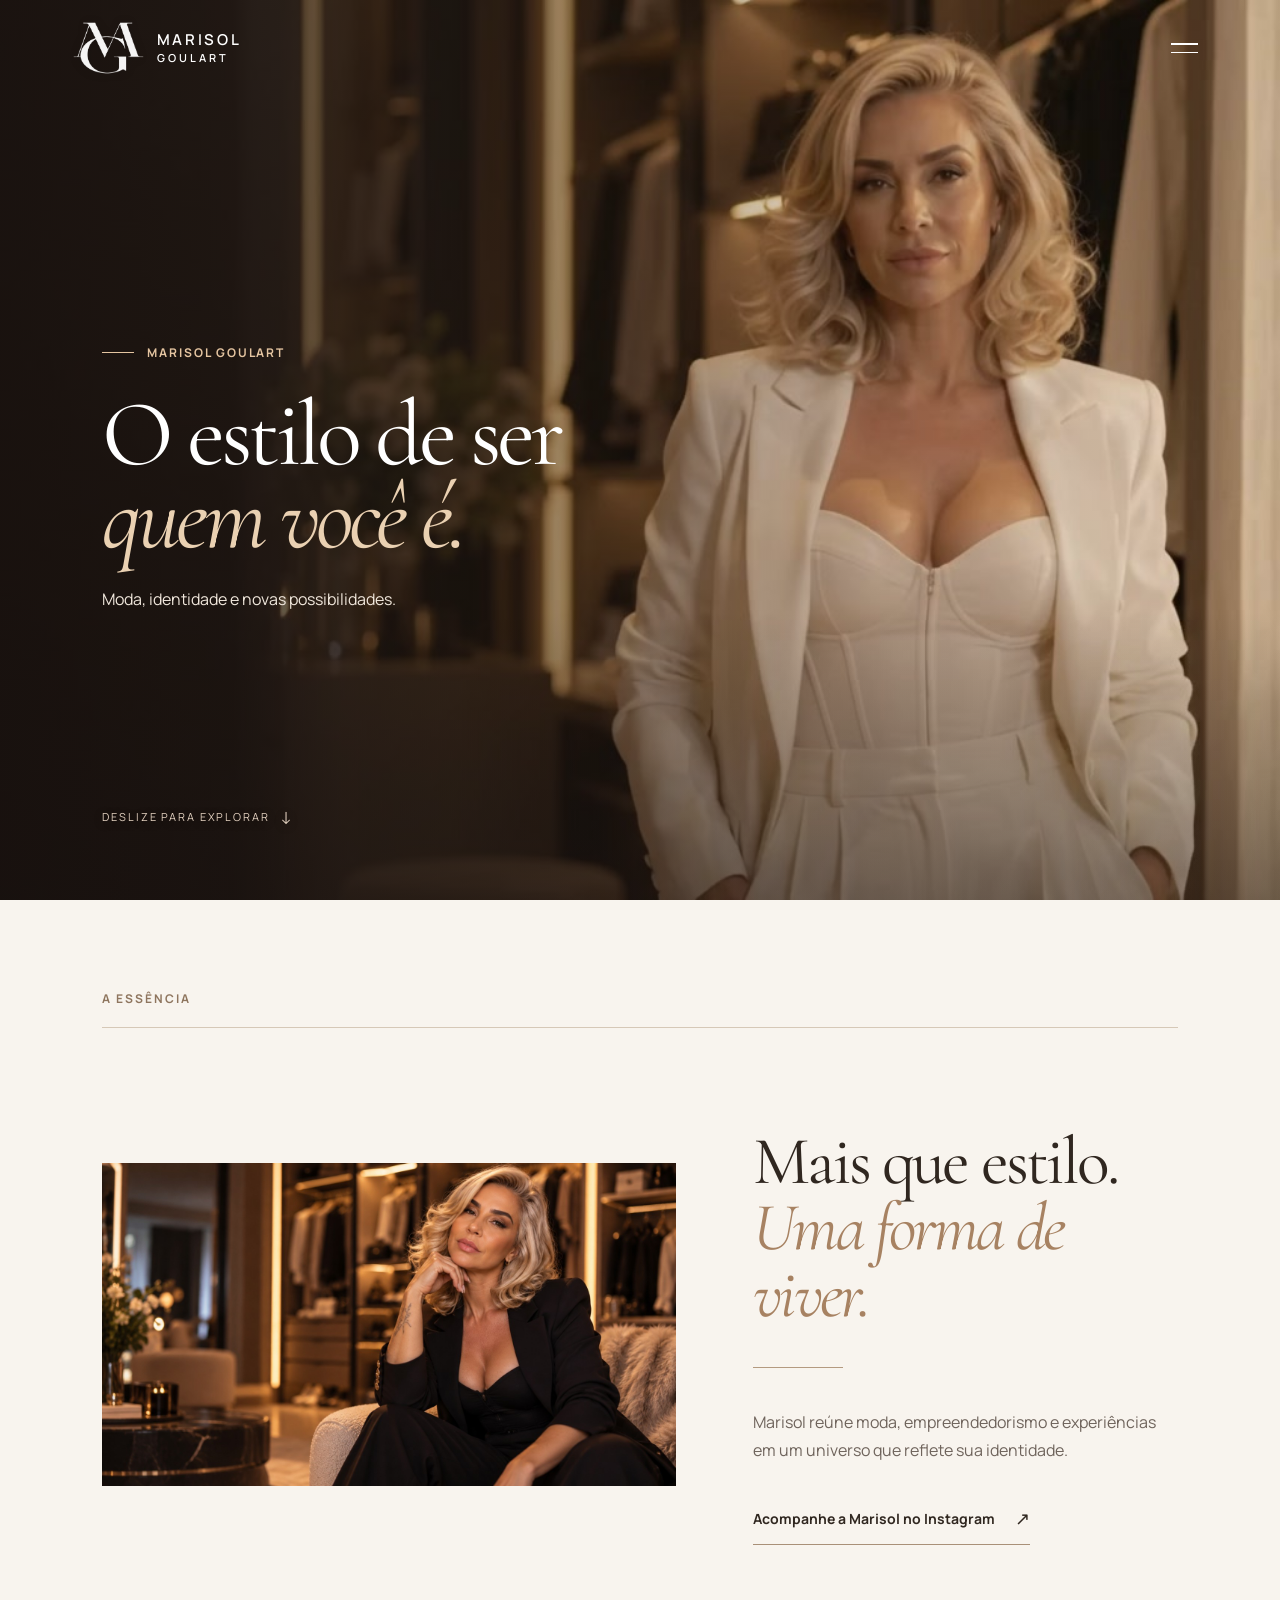
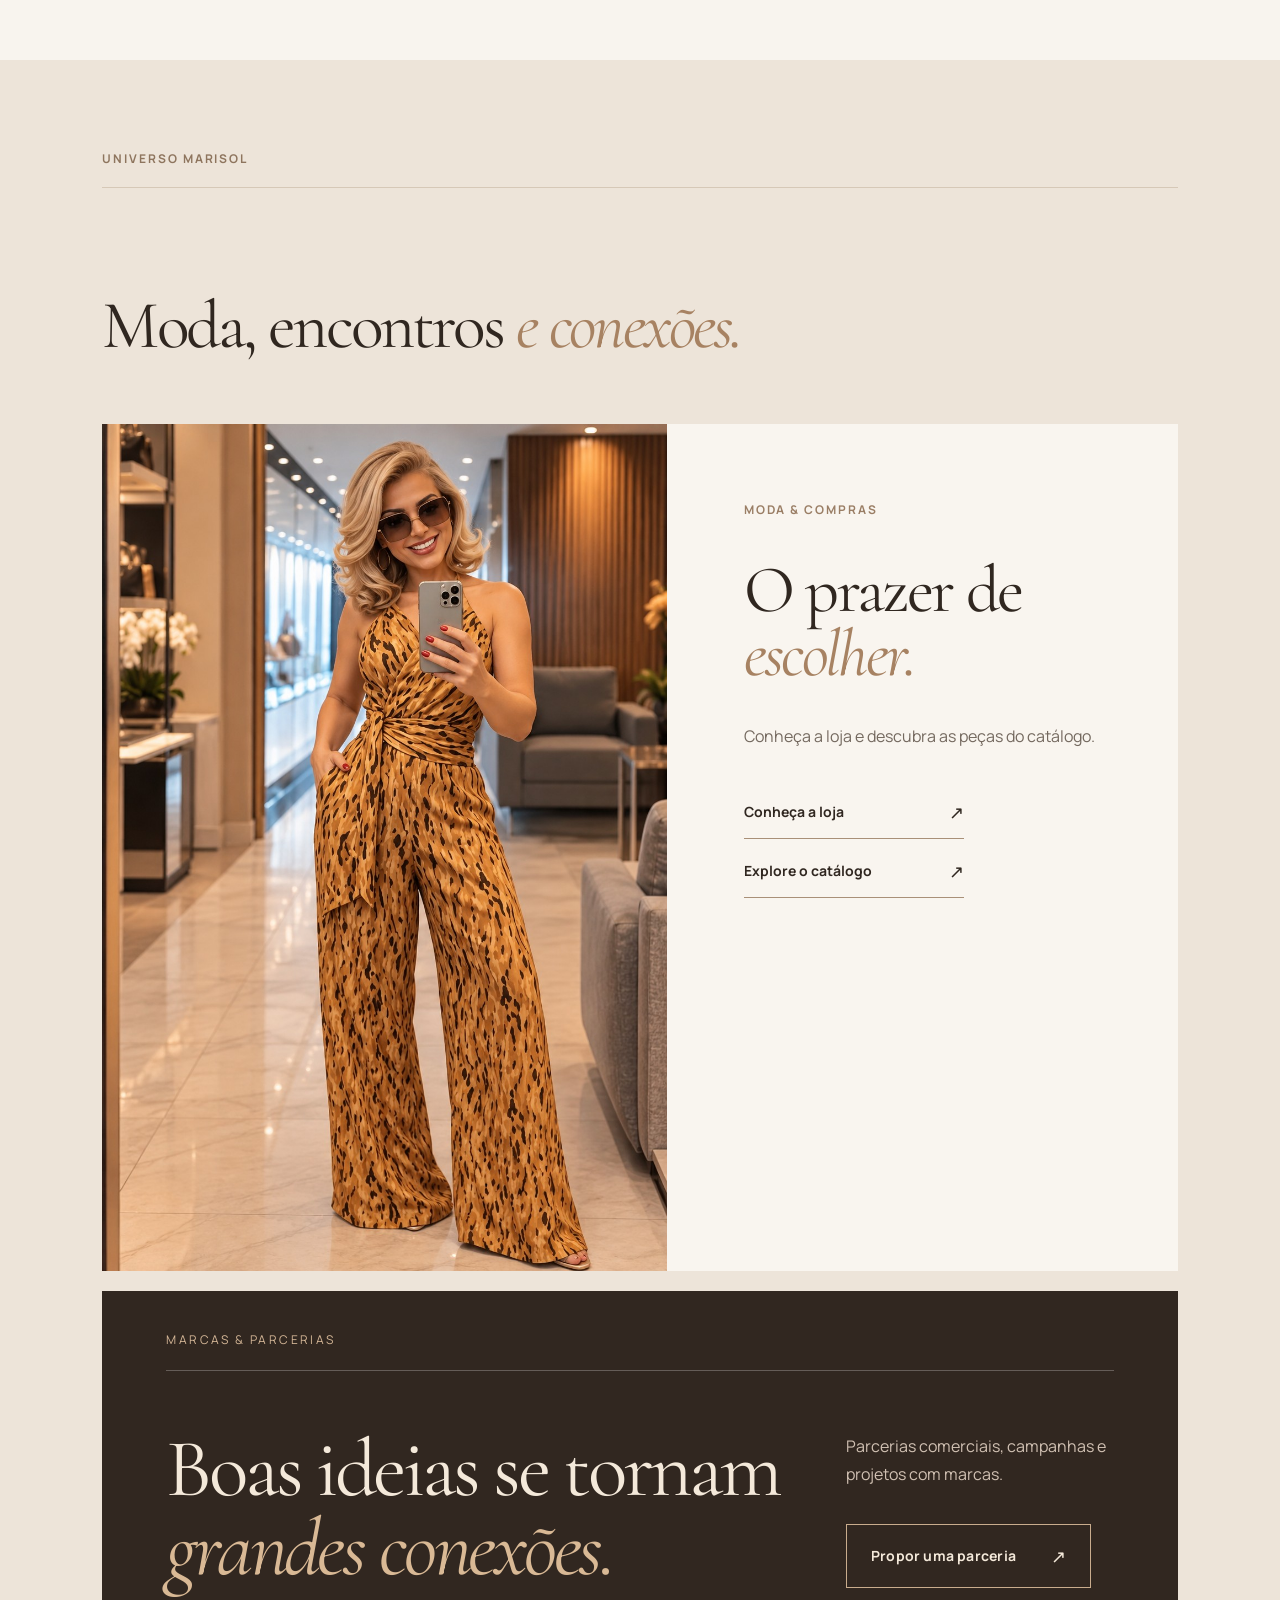
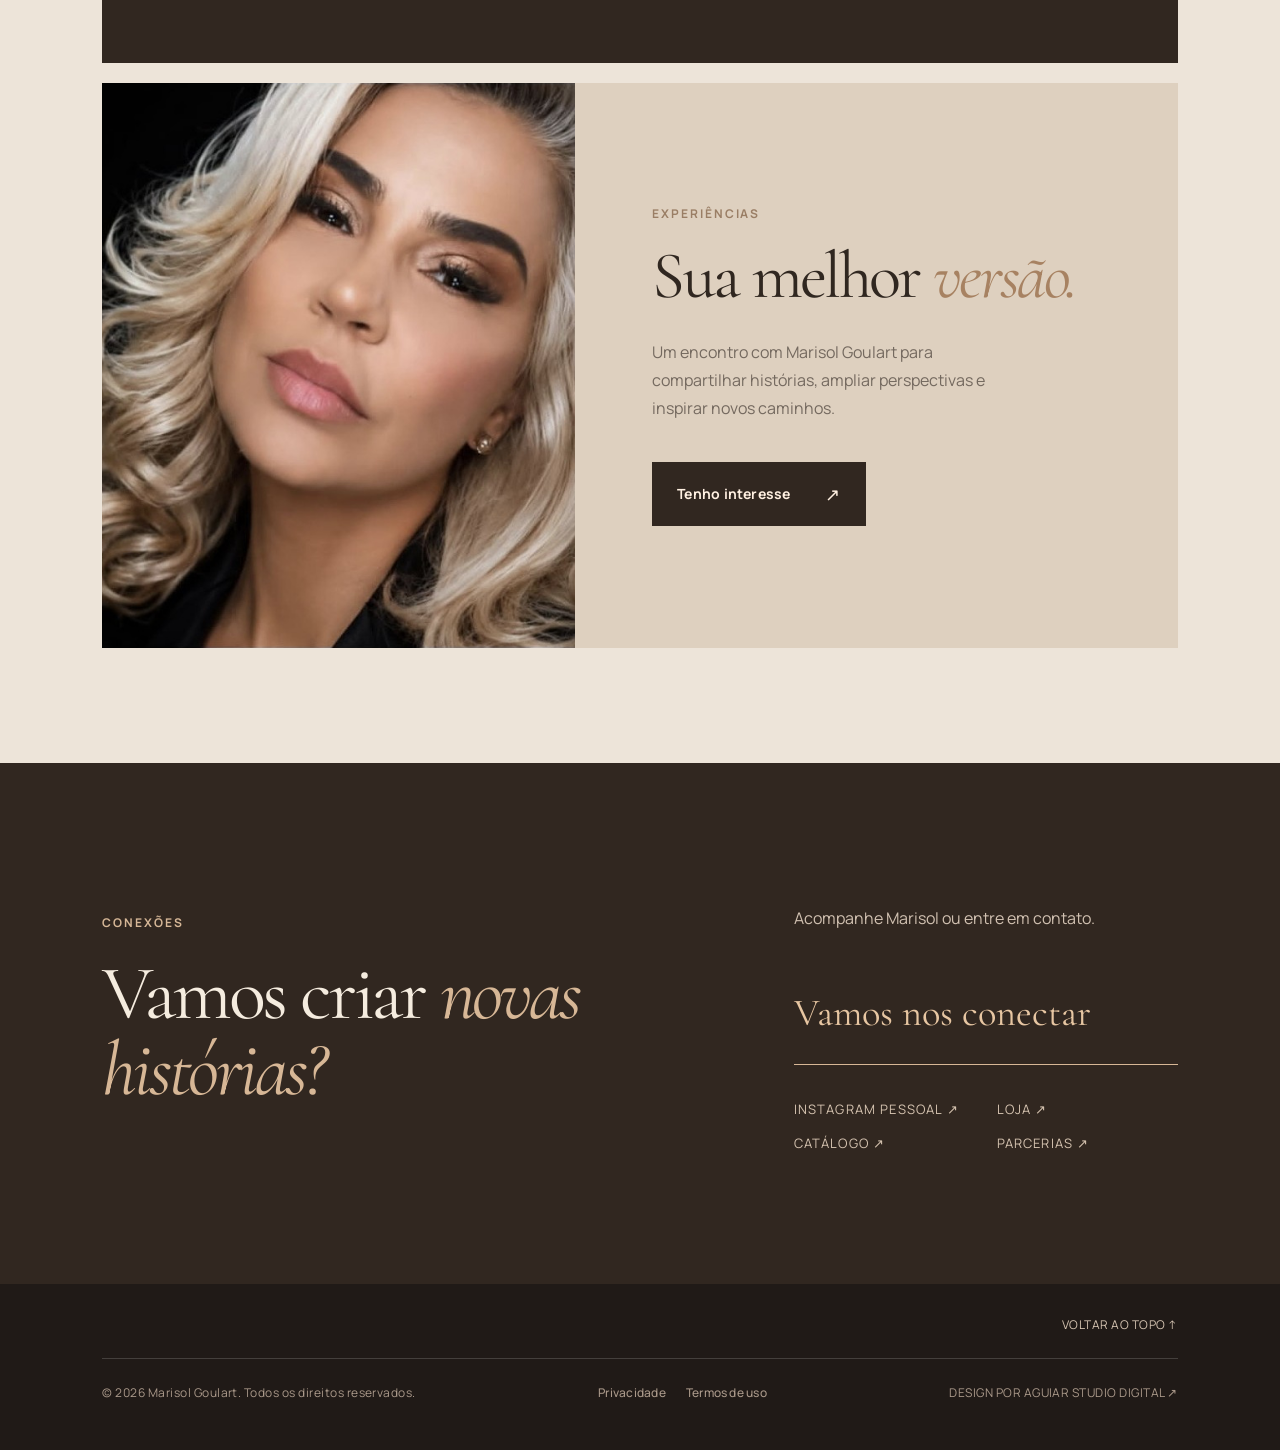
==== commit ddb614f8: "Publicação Marisol Goulart V3.11" ====
--- a/index.html
+++ b/index.html
@@ -60,9 +60,9 @@
   <div class="header-right"><button class="menu-toggle" type="button" aria-expanded="false" aria-controls="menu-panel" aria-label="Abrir menu"><span class="menu-icon"><i></i><i></i></span></button></div>
 </header>
 <nav class="menu-panel" id="menu-panel" aria-label="Navegação principal" inert>
-  <div class="menu-inner"><div class="menu-intro">UM UNIVERSO PARA EXPLORAR <span class="menu-rule"></span> 01 — 04</div>
-  <div class="menu-links"><a href="#inicio"><span>01</span>Início <b>↗</b></a><a href="#essencia"><span>02</span>A Marisol <b>↗</b></a><a href="#universo"><span>03</span>Universo Marisol <b>↗</b></a><a href="#contato"><span>04</span>Conexões <b>↗</b></a></div>
-  <div class="menu-bottom"><span>MARISOL GOULART</span><a href="https://www.instagram.com/marisolgoulart79/" target="_blank" rel="noopener noreferrer">INSTAGRAM ↗</a></div></div>
+  <div class="menu-inner">
+  <div class="menu-links"><a href="#inicio">Início <b aria-hidden="true">↗</b></a><a href="#essencia">A Marisol <b aria-hidden="true">↗</b></a><a href="#universo">Universo Marisol <b aria-hidden="true">↗</b></a><a href="#contato">Contato <b aria-hidden="true">↗</b></a></div>
+  <div class="menu-bottom"><a href="https://www.instagram.com/marisolgoulart79/" target="_blank" rel="noopener noreferrer">INSTAGRAM ↗</a></div></div>
 </nav>
 <main>
 <section class="hero" id="inicio" aria-label="Apresentação de Marisol Goulart">
@@ -72,26 +72,26 @@
   <div class="hero-inner"><div class="hero-copy"><p class="eyebrow light"><span class="eyebrow-line"></span> MARISOL GOULART </p>
   <h1>O estilo de ser <em>quem você é.</em></h1>
   <p class="hero-sub">Moda, identidade e novas possibilidades.</p>
-  <div class="hero-actions"><a class="button button-cream" href="#universo">Conheça meu universo <span>↗</span></a><a class="text-link light-link" href="#essencia">A minha essência <span>↓</span></a></div></div></div>
+  </div></div>
   <div class="hero-bottom"><span>DESLIZE PARA EXPLORAR <span aria-hidden="true">↓</span></span></div>
 </section>
 <section class="essence section-shell" id="essencia">
-  <div class="section-index"><span>01 — A ESSÊNCIA</span></div>
+  <div class="section-index"><span>A ESSÊNCIA</span></div>
   <div class="essence-grid">
     <div class="essence-visual"><div class="essence-photo"><img src="assets/marisol-retrato-preto.jpg" alt="Marisol Goulart em traje preto, sentada em ambiente sofisticado" loading="lazy"></div></div>
     <div class="essence-copy"><h2>Mais que estilo. <em>Uma forma de viver.</em></h2><div class="thin-line"></div><p>Marisol reúne moda, empreendedorismo e experiências em um universo que reflete sua identidade.</p><a class="underlined-link" href="https://www.instagram.com/marisolgoulart79/" target="_blank" rel="noopener noreferrer">Acompanhe a Marisol no Instagram <span>↗</span></a></div>
   </div>
 </section>
 <section class="universe section-shell" id="universo">
-  <div class="section-index"><span>02 — UNIVERSO MARISOL</span></div>
+  <div class="section-index"><span>UNIVERSO MARISOL</span></div>
   <div class="universe-heading"><div><h2>Moda, encontros <em>e conexões.</em></h2></div></div>
-  <article class="feature-fashion" id="moda"><div class="fashion-visual"><img src="assets/marisol-moda-recriacao-editorial.jpg" alt="Imagem editorial conceitual de moda, com look estampado em enquadramento completo" loading="lazy"></div><div class="fashion-copy"><span class="feature-number">01 / MODA & COMPRAS</span><h3>O prazer de <em>escolher.</em></h3><p>Conheça a loja e descubra as peças do catálogo.</p><div class="fashion-links"><a class="underlined-link" href="https://www.instagram.com/lojamarisolgoulart/" target="_blank" rel="noopener noreferrer">Conheça a loja <span>↗</span></a><a class="underlined-link" href="https://www.instagram.com/catalogomarisolgoulart/" target="_blank" rel="noopener noreferrer">Explore o catálogo <span>↗</span></a></div></div></article>
-  <article class="feature-partners" id="parcerias"><div class="partner-top"><span>02 / MARCAS & PARCERIAS</span></div><div class="partner-main"><h3>Boas ideias se tornam <em>grandes conexões.</em></h3><div><p>Parcerias comerciais, campanhas e projetos com marcas.</p><a class="button button-outline" href="mailto:contato@aguiarstudiodigital.com?subject=Proposta%20de%20parceria%20%7C%20Marisol%20Goulart&body=Ol%C3%A1%21%20Gostaria%20de%20conversar%20sobre%20uma%20poss%C3%ADvel%20parceria%20com%20Marisol%20Goulart.%0A%0AMarca%2FEmpresa%3A%0AContato%3A%0AProposta%3A">Propor uma parceria <span>↗</span></a></div></div></article>
-  <article class="feature-event" id="encontro"><div class="event-visual"><img src="assets/hero-mobile-poster.jpg" alt="Marisol em composição editorial" loading="lazy"></div><div class="event-copy"><span class="feature-number">03 / EXPERIÊNCIAS</span><h3>Sua melhor <em>versão.</em></h3><p>Um encontro para compartilhar experiências e explorar novas possibilidades.</p><button class="button button-dark" type="button" id="open-interest">Quero saber mais <span>↗</span></button></div></article>
+  <article class="feature-fashion" id="moda"><div class="fashion-visual"><img src="assets/marisol-moda-recriacao-editorial.jpg" alt="Imagem editorial conceitual de moda, com look estampado em enquadramento completo" loading="lazy"></div><div class="fashion-copy"><span class="feature-number">MODA & COMPRAS</span><h3>O prazer de <em>escolher.</em></h3><p>Conheça a loja e descubra as peças do catálogo.</p><div class="fashion-links"><a class="underlined-link" href="https://www.instagram.com/lojamarisolgoulart/" target="_blank" rel="noopener noreferrer">Conheça a loja <span>↗</span></a><a class="underlined-link" href="https://www.instagram.com/catalogomarisolgoulart/" target="_blank" rel="noopener noreferrer">Explore o catálogo <span>↗</span></a></div></div></article>
+  <article class="feature-partners" id="parcerias"><div class="partner-top"><span>MARCAS & PARCERIAS</span></div><div class="partner-main"><h3>Boas ideias se tornam <em>grandes conexões.</em></h3><div><p>Parcerias comerciais, campanhas e projetos com marcas.</p><a class="button button-outline" href="mailto:contato@aguiarstudiodigital.com?subject=Proposta%20de%20parceria%20%7C%20Marisol%20Goulart&amp;body=Ol%C3%A1%21%20Gostaria%20de%20apresentar%20uma%20proposta%20de%20parceria%20com%20Marisol%20Goulart.%0A%0AMarca%2FEmpresa%3A%0ANome%2FContato%3A%0AProposta%3A">Propor uma parceria <span>↗</span></a></div></div></article>
+  <article class="feature-event" id="encontro"><div class="event-visual"><img src="assets/marisol-encontro-retrato.jpg" alt="Retrato em close de Marisol Goulart, com cabelos loiros e traje preto" loading="lazy" decoding="async"></div><div class="event-copy"><span class="feature-number">EXPERIÊNCIAS</span><h3>Sua melhor <em>versão.</em></h3><p>Um encontro com Marisol Goulart para compartilhar histórias, ampliar perspectivas e inspirar novos caminhos.</p><button class="button button-dark" type="button" id="open-interest">Tenho interesse <span>↗</span></button></div></article>
 </section>
-<section class="contact" id="contato"><div class="contact-inner"><div><span class="kicker light-kicker">03 — CONEXÕES</span><h2>Vamos criar <em>novas histórias?</em></h2></div><div class="contact-right"><p>Acompanhe Marisol ou entre em contato.</p><a class="contact-main-link" href="https://www.instagram.com/marisolgoulart79/" target="_blank" rel="noopener noreferrer">Vamos nos conectar <span>↗</span></a><div class="social-grid"><a href="https://www.instagram.com/marisolgoulart79/" target="_blank" rel="noopener noreferrer">INSTAGRAM PESSOAL ↗</a><a href="https://www.instagram.com/lojamarisolgoulart/" target="_blank" rel="noopener noreferrer">LOJA ↗</a><a href="https://www.instagram.com/catalogomarisolgoulart/" target="_blank" rel="noopener noreferrer">CATÁLOGO ↗</a><a href="mailto:contato@aguiarstudiodigital.com?subject=Contato%20comercial%20%7C%20Marisol%20Goulart">PARCERIAS ↗</a></div></div></div></section>
+<section class="contact" id="contato"><div class="contact-inner"><div><span class="kicker light-kicker">CONEXÕES</span><h2>Vamos criar <em>novas histórias?</em></h2></div><div class="contact-right"><p>Acompanhe Marisol ou entre em contato.</p><h3 class="contact-main-link">Vamos nos conectar</h3><div class="social-grid"><a href="https://www.instagram.com/marisolgoulart79/" target="_blank" rel="noopener noreferrer">INSTAGRAM PESSOAL ↗</a><a href="https://www.instagram.com/lojamarisolgoulart/" target="_blank" rel="noopener noreferrer">LOJA ↗</a><a href="https://www.instagram.com/catalogomarisolgoulart/" target="_blank" rel="noopener noreferrer">CATÁLOGO ↗</a><a href="mailto:contato@aguiarstudiodigital.com?subject=Proposta%20de%20parceria%20%7C%20Marisol%20Goulart&amp;body=Ol%C3%A1%21%20Gostaria%20de%20apresentar%20uma%20proposta%20de%20parceria%20com%20Marisol%20Goulart.%0A%0AMarca%2FEmpresa%3A%0ANome%2FContato%3A%0AProposta%3A">PARCERIAS ↗</a></div></div></div></section>
 </main>
-<footer class="footer"><div class="footer-top"><span class="footer-wordmark">MARISOL <em>GOULART</em></span><a href="#inicio" class="back-top">VOLTAR AO TOPO ↑</a></div><div class="footer-bottom"><span>© 2026 · MARISOL GOULART</span><nav class="footer-legal" aria-label="Informações legais"><a href="politica-de-privacidade.html">Privacidade</a><a href="termos-de-uso.html">Termos de uso</a></nav><a href="https://www.aguiarstudiodigital.com/" target="_blank" rel="noopener noreferrer">DESIGN POR AGUIAR STUDIO DIGITAL ↗</a></div></footer>
+<footer class="footer"><div class="footer-top"><a href="#inicio" class="back-top">VOLTAR AO TOPO ↑</a></div><div class="footer-bottom"><span>© 2026 Marisol Goulart. Todos os direitos reservados.</span><nav class="footer-legal" aria-label="Informações legais"><a href="politica-de-privacidade.html">Privacidade</a><a href="termos-de-uso.html">Termos de uso</a></nav><a href="https://www.aguiarstudiodigital.com/" target="_blank" rel="noopener noreferrer">DESIGN POR AGUIAR STUDIO DIGITAL ↗</a></div></footer>
 <div class="modal" id="interest-modal" role="dialog" aria-modal="true" aria-labelledby="interest-title" aria-hidden="true"><div class="modal-backdrop" data-close></div><div class="modal-dialog"><button class="modal-close" type="button" data-close aria-label="Fechar formulário">✕</button><span class="kicker">SUA MELHOR VERSÃO</span><h2 id="interest-title">Um encontro <em>com Marisol.</em></h2><p class="modal-lead">Conte um pouco sobre você para registrar seu interesse.</p><form id="interest-form" action="https://formsubmit.co/ajax/contato@aguiarstudiodigital.com" method="POST"><input type="hidden" name="_subject" value="Interesse — Sua Melhor Versão | Marisol Goulart"><input type="hidden" name="_captcha" value="true"><input type="text" name="_honey" tabindex="-1" autocomplete="off" class="honeypot" aria-hidden="true"><div class="field"><label for="person-name">Seu nome *</label><input id="person-name" name="Nome" required maxlength="120" autocomplete="name" placeholder="Como podemos chamar você?"></div><div class="field-grid"><div class="field"><label for="person-phone">WhatsApp *</label><input id="person-phone" name="WhatsApp" type="tel" inputmode="tel" required minlength="10" maxlength="22" autocomplete="tel" placeholder="(21) 99999-9999"></div><div class="field"><label for="person-email">E-mail *</label><input id="person-email" name="E-mail" type="email" required maxlength="180" autocomplete="email" placeholder="voce@exemplo.com"></div></div><div class="field"><label for="person-message">O que motivou você a buscar esse encontro? <span>(opcional)</span></label><textarea id="person-message" name="Motivacao" rows="3" maxlength="1500" placeholder="Se quiser, conte um pouco..."></textarea></div><label class="consent"><input type="checkbox" id="privacy-consent" required><span>Concordo com o uso dos dados informados para receber contato sobre este encontro. <a class="privacy-link" href="politica-de-privacidade.html" target="_blank" rel="noopener">Leia a Política de Privacidade</a></span></label><button class="button button-dark submit-button" type="submit">Enviar meu interesse <span>↗</span></button><p class="form-status" id="form-status" role="status" aria-live="polite"></p></form></div></div>
 <script src="js/main.js" defer></script>
 </body>
--- a/css/style.css
+++ b/css/style.css
@@ -113,3 +113,73 @@
 .site-header.menu-open .brand img{filter:drop-shadow(0 1px 5px rgba(0,0,0,.16))}
 @media(max-width:700px){.brand{gap:9px}.brand img{width:60px;height:51px}.brand small{letter-spacing:.20em}}
 @media(max-width:390px){.brand img{width:53px;height:47px}.brand{gap:7px}}
+
+
+/* V3.7 — navegação editorial depurada, sem numeração ou CTAs redundantes. */
+/* A hero deve caber na altura visível mesmo em desktops com viewport inferior a 760px. */
+.hero{min-height:min(760px,100svh)}
+.hero-bottom{bottom:clamp(55px,8svh,94px);font-size:11px;letter-spacing:.17em;pointer-events:none}
+.hero-bottom>span{display:inline-flex;align-items:center;gap:10px;text-shadow:0 2px 10px rgba(0,0,0,.35)}
+.hero-bottom span span{margin-left:0;font-size:17px}
+/* Menu continua em tela cheia, mas com hierarquia e respiro mais contidos. */
+.menu-inner{padding-top:clamp(112px,16svh,165px);padding-bottom:clamp(26px,5svh,50px)}
+.menu-links{width:min(100%,880px);margin:15px 0 35px}
+.menu-links a{font-size:clamp(38px,4.9vw,70px);line-height:1.03;padding:10px 0;gap:18px}
+.menu-links a b{font-size:17px;line-height:1;color:#b99e84;align-self:center}
+.menu-bottom{justify-content:flex-end;margin-top:auto}
+.menu-bottom a{display:inline-flex;align-items:center;min-height:30px}
+@media(max-width:700px){
+  .hero{min-height:min(640px,100svh)}
+  .hero-inner{padding-bottom:110px}
+  .hero-bottom{bottom:clamp(38px,6svh,62px);left:24px;right:24px;font-size:10px}
+  .menu-inner{padding:clamp(96px,13svh,135px) 25px 34px}
+  .menu-links{margin:10px 0 28px}
+  .menu-links a{font-size:clamp(37px,9.3vw,56px);padding:12px 0;line-height:1.05}
+  .menu-links a b{font-size:15px}
+  .menu-bottom{margin-top:auto}
+}
+@media(max-height:680px){
+  .hero-inner{padding-top:90px;padding-bottom:75px}
+  .hero-bottom{bottom:30px}
+  .menu-inner{padding-top:96px;padding-bottom:22px}
+  .menu-links{margin:8px 0 18px}
+  .menu-links a{font-size:clamp(34px,4.6vw,55px);padding:7px 0}
+}
+@media(max-height:680px) and (max-width:700px){
+  .hero-inner{padding-bottom:95px}
+  .hero-bottom{bottom:25px}
+  .menu-links a{font-size:clamp(33px,8vw,46px)}
+}
+
+/* V3.8 — encerramento editorial mais discreto, sem wordmark duplicado */
+.footer{padding-top:32px;padding-bottom:48px}
+.footer-top{justify-content:flex-end}
+.footer-bottom{margin-top:25px}
+@media(max-width:700px){.footer{padding-top:28px;padding-bottom:45px}.footer-bottom{margin-top:22px}}
+
+
+/* ASD V3.9 — hero mobile legível, contato editorial sem link redundante. */
+.contact-main-link{font-weight:400;cursor:default}
+@media(max-width:700px){
+  /* Corrige a regra antiga que ocultava o único span do indicador. */
+  .hero-bottom>span:last-child{display:inline-flex}
+  .hero-bottom{bottom:clamp(44px,7svh,84px);left:24px;right:24px;font-size:11px;letter-spacing:.14em}
+  .hero-bottom>span{gap:10px}
+  .hero-inner{padding-bottom:clamp(135px,18svh,185px)}
+  .hero-sub{margin-bottom:0}
+}
+@media(max-width:700px) and (max-height:680px){
+  .hero-inner{padding-bottom:130px}
+  .hero-bottom{bottom:34px}
+}
+
+/* ASD V3.10 — enquadramento da hero desktop: preservar o topo do vídeo.
+   A correção não altera altura da hero, textos ou versão mobile. */
+@media (min-width:701px){
+  .hero-video{object-position:center top}
+  .hero-poster{background-position:center top}
+}
+
+/* ASD V3.11 — fotografia original do encontro, sem faixas pretas ou filtro de cor. */
+.feature-event .event-visual img{object-position:center center;filter:none}
+@media(max-width:700px){.feature-event .event-visual img{object-position:center center}}
